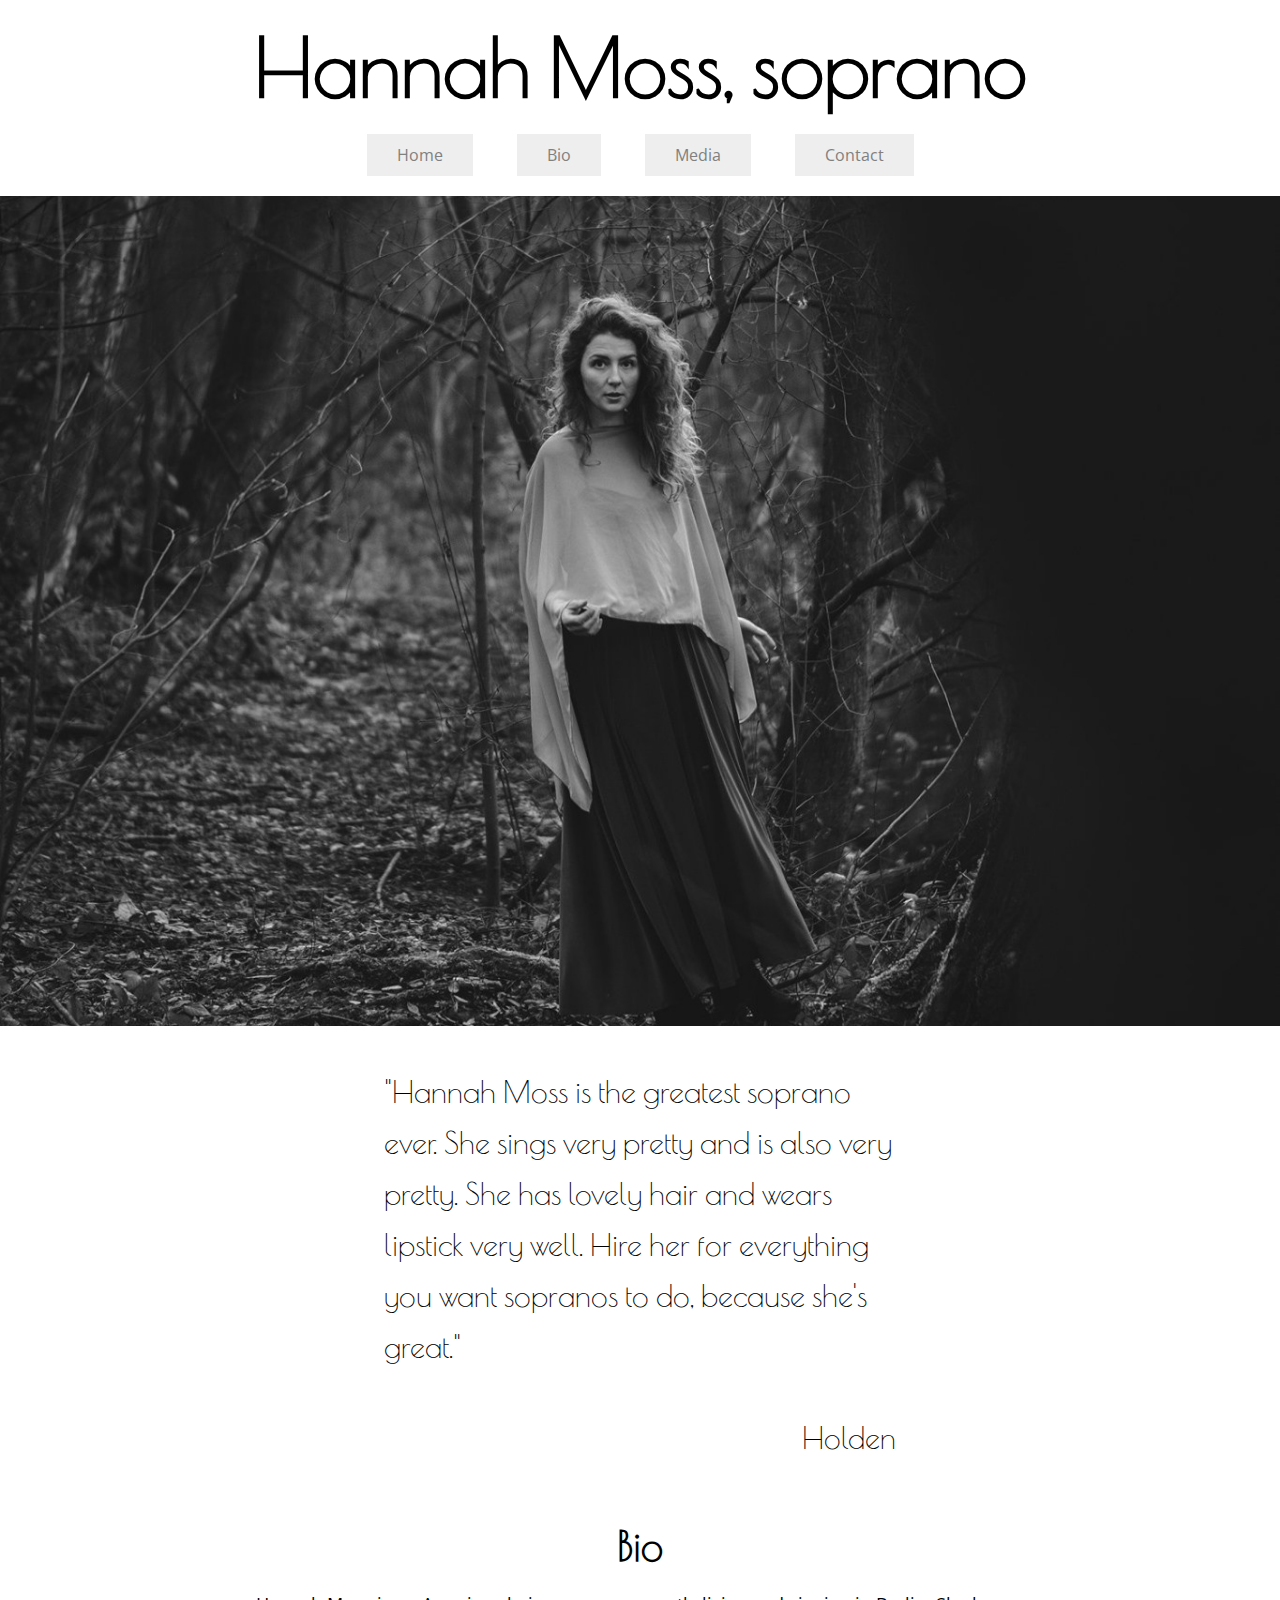
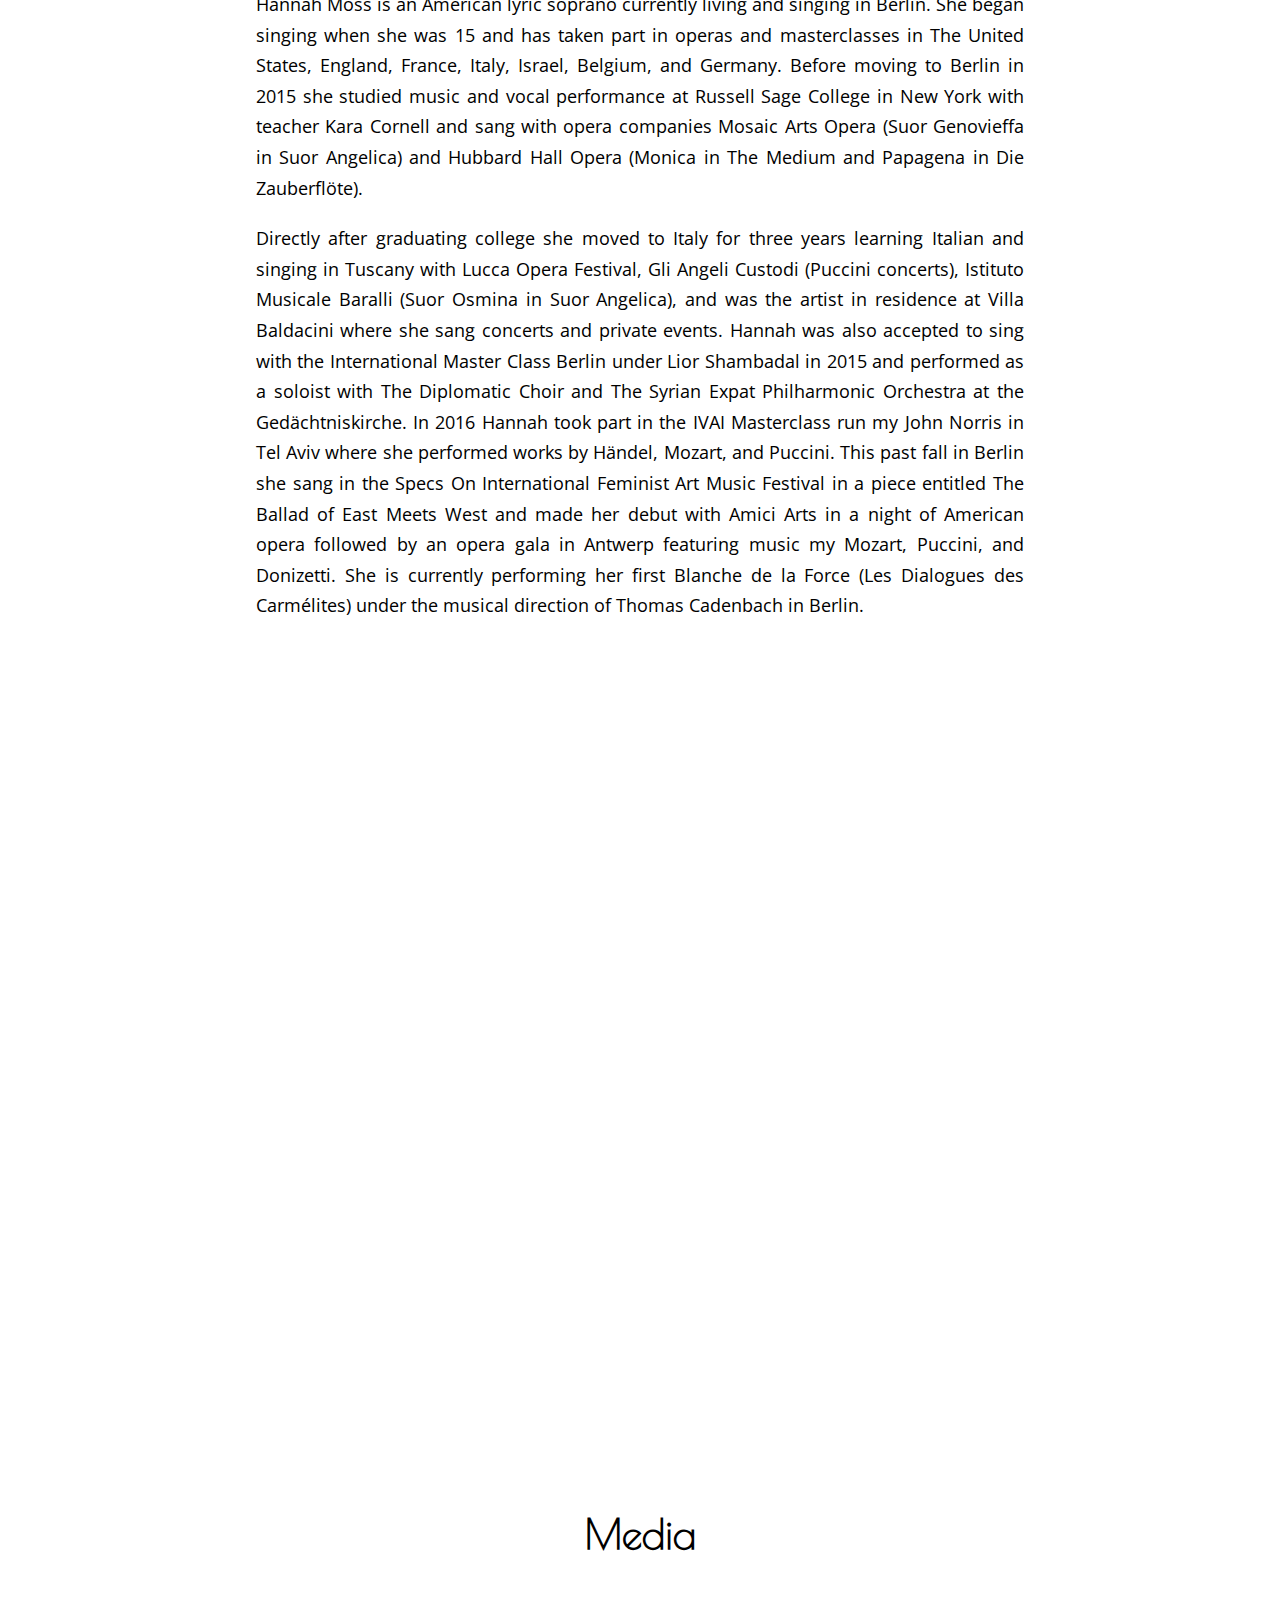
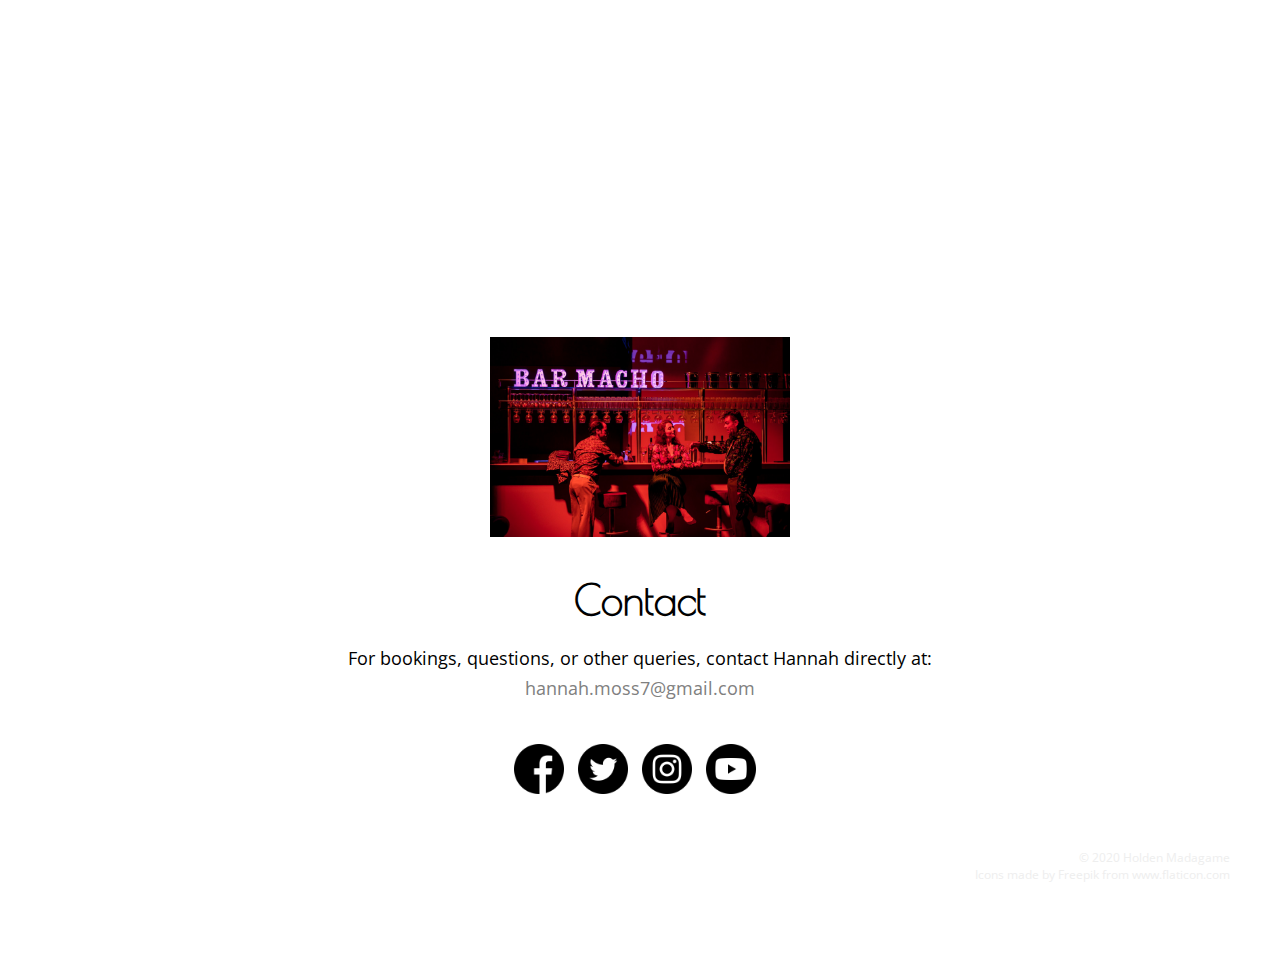
==== index.html @ d173ba02 "Added more pictures" ====
<!DOCTYPE html>
<!--To do: 
    - media queries for mobile and responsiveness
    - 
-->

<head>
    <title>Hannah Moss, soprano</title>
<link href="styles.css" rel="stylesheet" type="text/css">
</head>
<body>
    <header>
        <nav class="navbar">
            <h1 id="title" id="home">Hannah Moss, soprano</h1>
            <div class="space"></div>
            <ul>
                <li><a class="nav-link" href="#home">Home</a></li>
                <li><a class="nav-link" href="#bio">Bio</a></li>
                <li><a class="nav-link" href="#media">Media</a></li>
                <li><a class="nav-link" href="#contact">Contact</a></li>
            </ul>
        </nav>
    </header>
<div id="main">

    <!--Hannah in the woods-->
    <div id="coverpicture"></div>

        <div id="quote">
            <blockquote><p>"Hannah Moss is the greatest soprano ever. She sings very pretty and is also very pretty. She has lovely hair and wears lipstick very well. Hire her for everything you want sopranos to do, because she's great."</p><p align="right">Holden</p></blockquote>
            <!--Overlay on headshot? -->
            </div>

<!--Bio-->
    <div id="bio">
        <h2>Bio</h2>
<p>Hannah Moss is an American lyric soprano currently living
    and singing in Berlin. She began singing
    when she was 15 and has taken part in operas and masterclasses in The United
    States, England, France, Italy, Israel, Belgium, and Germany. Before moving to
    Berlin in 2015 she studied music and vocal performance at Russell Sage College
    in New York with teacher Kara Cornell and sang with opera companies Mosaic Arts
    Opera (Suor Genovieffa in Suor Angelica) and Hubbard Hall Opera (Monica in The
    Medium and Papagena in Die Zauberflöte).</p>
    <p>Directly after graduating college she
    moved to Italy for three years learning Italian and singing in Tuscany with
    Lucca Opera Festival, Gli Angeli Custodi (Puccini concerts), Istituto Musicale
    Baralli (Suor Osmina in Suor Angelica), and was the artist in residence at
    Villa Baldacini where she sang concerts and private events. Hannah was also accepted to sing with the International
    Master Class Berlin under Lior Shambadal in 2015 and performed as a soloist
    with The Diplomatic Choir and The Syrian Expat Philharmonic Orchestra at the Gedächtniskirche.
    In 2016 Hannah took part in the IVAI Masterclass run my John Norris in Tel Aviv
    where she performed works by Händel, Mozart, and Puccini. This past fall in
    Berlin she sang in the Specs On International Feminist Art Music Festival in a
    piece entitled The Ballad of East Meets
    West and made her debut with Amici Arts in a night of American opera
    followed by an opera gala in Antwerp featuring music my Mozart, Puccini, and
    Donizetti. She is currently performing her first Blanche de la Force (Les Dialogues des Carmélites) under the musical direction of Thomas Cadenbach in Berlin.</p>
    </div>

<!--Hannah...doing something else-->
<div id="secondpicture"></div>

    <div id="media">
    <h2>Media</h2>
    <div id="video">
        <iframe width="560" height="315" src="https://www.youtube.com/embed/BBlCvBAdXH4" frameborder="0" allow="accelerometer; autoplay; encrypted-media; gyroscope; picture-in-picture" allowfullscreen></iframe>
    </div>

<!--Image gallery-->
    <div id="gallery">
        <img class="gallery-image" src="bar_macho.jpg">
    </div>
</div>

<!--Contact and social media-->
<div id="contact">
    <h2>Contact</h2>
    <p>For bookings, questions, or other queries, contact Hannah directly at: <br><a href="mailto:hannah.moss7@gmail.com">hannah.moss7@gmail.com</a></p>
</div>

<div id="social-media">
    <a href="facebook"><img class="icon" src="facebook.png" alt="Facebook"></a>
    <a href="twitter"><img class="icon" src="twitter.png" alt="Twitter"></a>
    <a href="instagram"><img class="icon" src="instagram.png" alt="Instagram"></a>
    <a href="youtube"><img class="icon" src="youtube.png" alt="Youtube"></a>
</div>

</div><!--End of main content-->

<!--Footer and copyright information-->
<footer class="copyright">
    <Icons><a href="http://www.holdenmadagame.com">&copy; 2020 Holden Madagame</a><br>Icons made by <a href="https://www.flaticon.com/authors/freepik" title="Freepik">Freepik</a> from <a href="https://www.flaticon.com/" title="Flaticon"> www.flaticon.com</a></p>
</footer>
</body>
---- styles.css ----
/*Hannah Moss's personal website*/

/*Fonts
font-family: 'Poiret One', cursive;
font-family: 'Open Sans', sans-serif;
*/
@import url('https://fonts.googleapis.com/css2?family=Open+Sans&family=Poiret+One&display=swap');

/*General/base styling*/
* {
    margin: 0;
    padding: 0;
}

header {
    width: 100%;
    padding-bottom: 0px;
}

body {
    font-family: 'Open Sans', sans-serif;
}

p {
    font-family: 'Open Sans', sans-serif;
    font-size: 18px;
    padding-bottom: 20px;
    line-height: 1.7em;
}

h1 {
    font-family: 'Poiret One', cursive;
    margin: 0 auto;
    text-align: center;
}

/*make media query for header and navigation bar*/

h2 {
    font-family: 'Poiret One', cursive;
    font-size: 40px;
    text-align: center;
    padding: 20px;
}

ul {

}

li {

}

div {
    padding-top: 20px;
}

a {
    color: grey;
    text-decoration: none;
    transition: color 1s;
}

a:hover {
    color: black;
}

/*Navigation bar*/
#title {
    font-family: 'Poiret One', cursive;
    font-size: 80px;
    margin: 0 auto;
}

nav {
    padding-top: 20px;
    list-style-type: none;
    text-align: center;
    margin: 0 auto;
}

.space {
    height: 0px;
}

.navbar {
    margin: 0 auto;
}

nav a {
    text-decoration: none;
    color: grey;
    display: block;
    background-color: #eeeeee;
    padding-left: 30px;
    padding-right: 30px;
    padding-top: 10px;
    padding-bottom: 10px;
    transition: background-color 1.5s;
}

nav a:hover {
    text-decoration: none;
    color: white;
    background-color: black
}

nav ul li {
    list-style-type: none;
    display: inline-block;
    padding-left: 20px;
    padding-right: 20px;
    margin: 0 auto;
}

.nav-link {
    
}

.nav-link a {
    text-decoration: none;
}

#home {

}

#bio {
    width: 60%;
    margin: 0 auto;
    text-align: justify;
}

#media {
    width: 60%;
    margin: 0 auto;
}

#contact {
    width: 60%;
    margin: 0 auto;
    text-align: center;
}

/*Main Content*/

#main {
    

}

#coverpicture {
    background-image: url("hannahtreesbw.jpg");
    background-position: 50% 42%;
    background-repeat: no-repeat;
    background-size: cover;
    background-attachment: fixed;
    width: 100%;
    height: 90vh;
    margin: 0 auto;
}

blockquote p {
    font-family: 'Poiret One', cursive;
    font-size: 30px;
    color: black;
    padding-top: 20px;
}

#quote {
    width: 40vw;
    height: auto;
    font-size: 40px;
    margin: 0 auto;

}

#secondpicture {
    background-image: url("hannahbw2.jpg");
    background-position: 50% 20%;
    background-repeat: no-repeat;
    background-size: cover;
    background-attachment: fixed;
    width: 100%;
    height: 90vh;
    margin: 0 auto;
}

#video {
    margin: 0 auto;
    text-align: center;
}

#gallery {

}

.gallery-image {
    display: block; 
    margin: 0 auto;
    width: 300px;
    height: auto; 
}

#social-media {
    width: 60%;
    margin: 0 auto;
    display: block;
    text-align: center;
}

.icon {
    width: 50px;
    height: auto;
    padding-right: 10px;
}

#backtotop {
    text-align: center;
    width: 60%;
    margin: 0 auto;
    font-size: 12px;
}

.copyright {
    text-align: right;
    padding: 50px;
    font-size: 12px;
    color: #eeeeee;
}

.copyright p {
    color: #eeeeee;
}

.copyright a {
    color: #eeeeee;
    text-decoration: none;
    transition: color 1s;
}

.copyright a:hover {
    color: black;
}
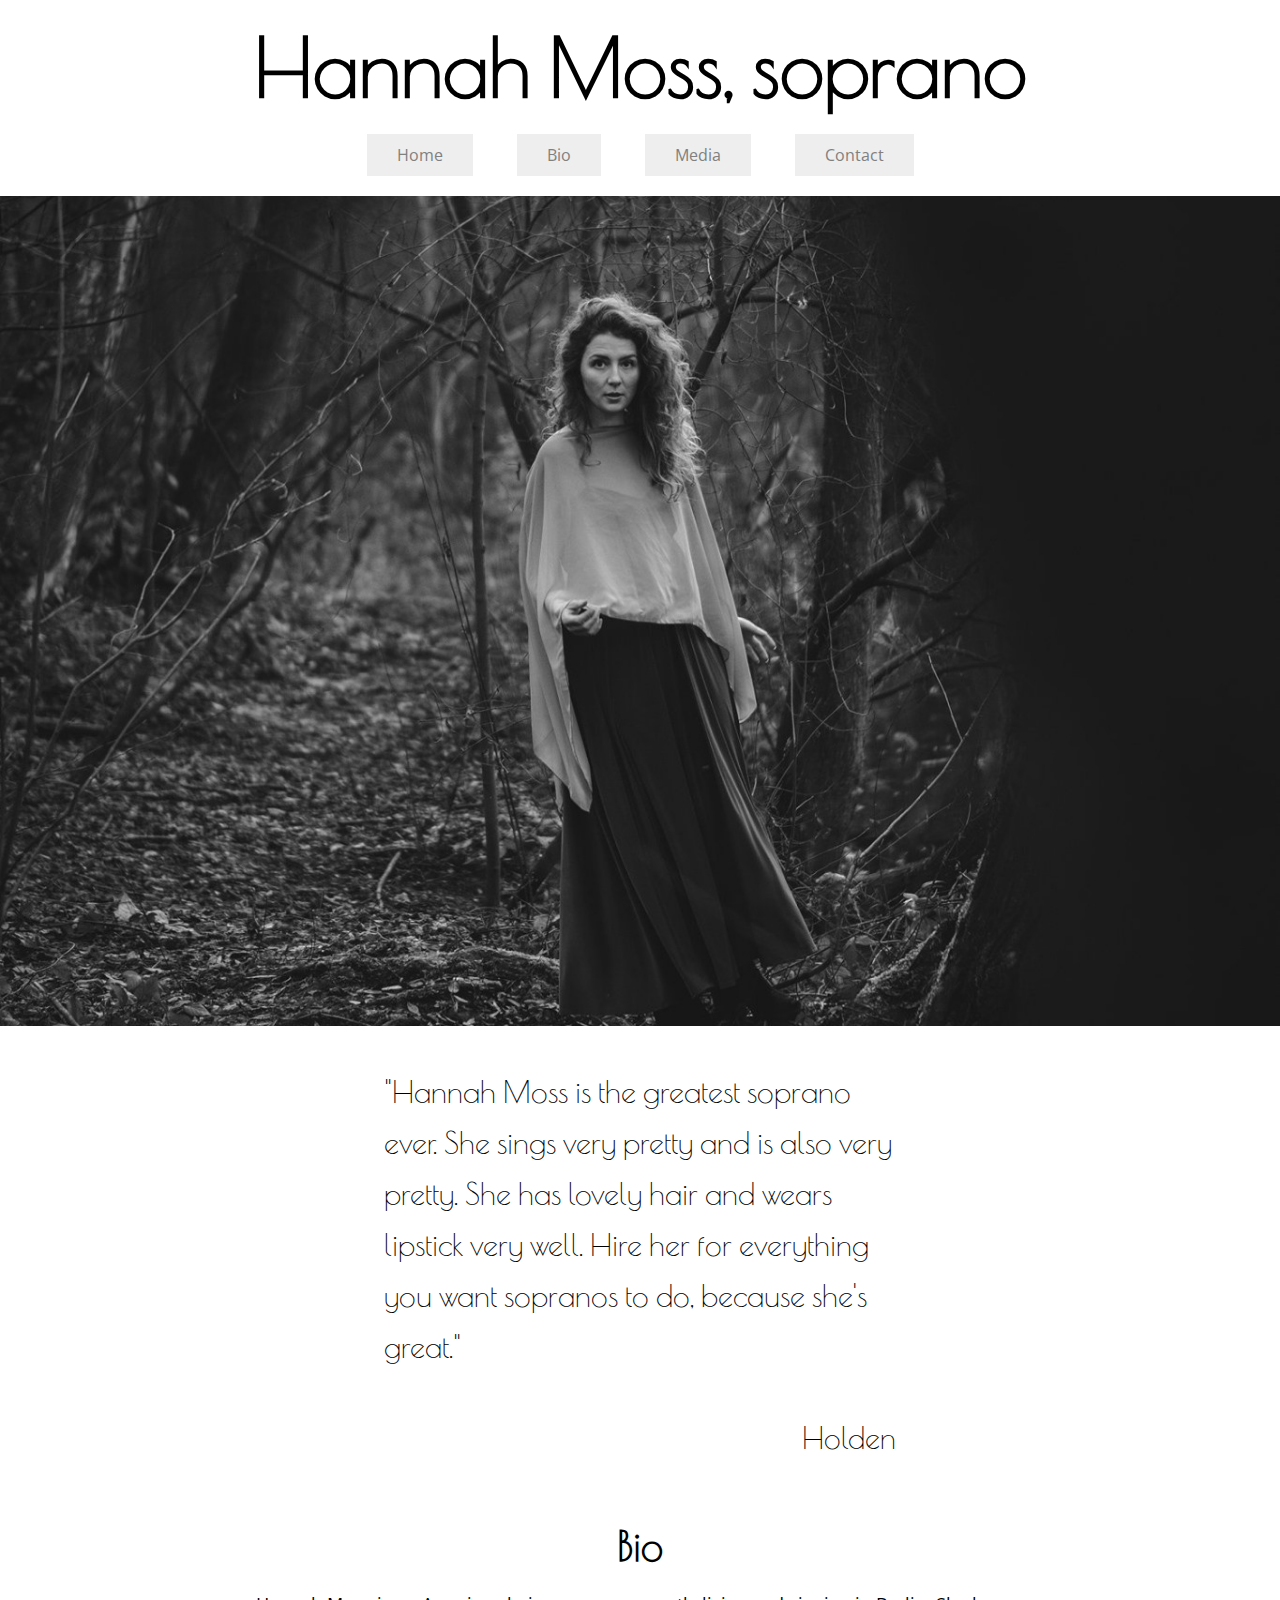
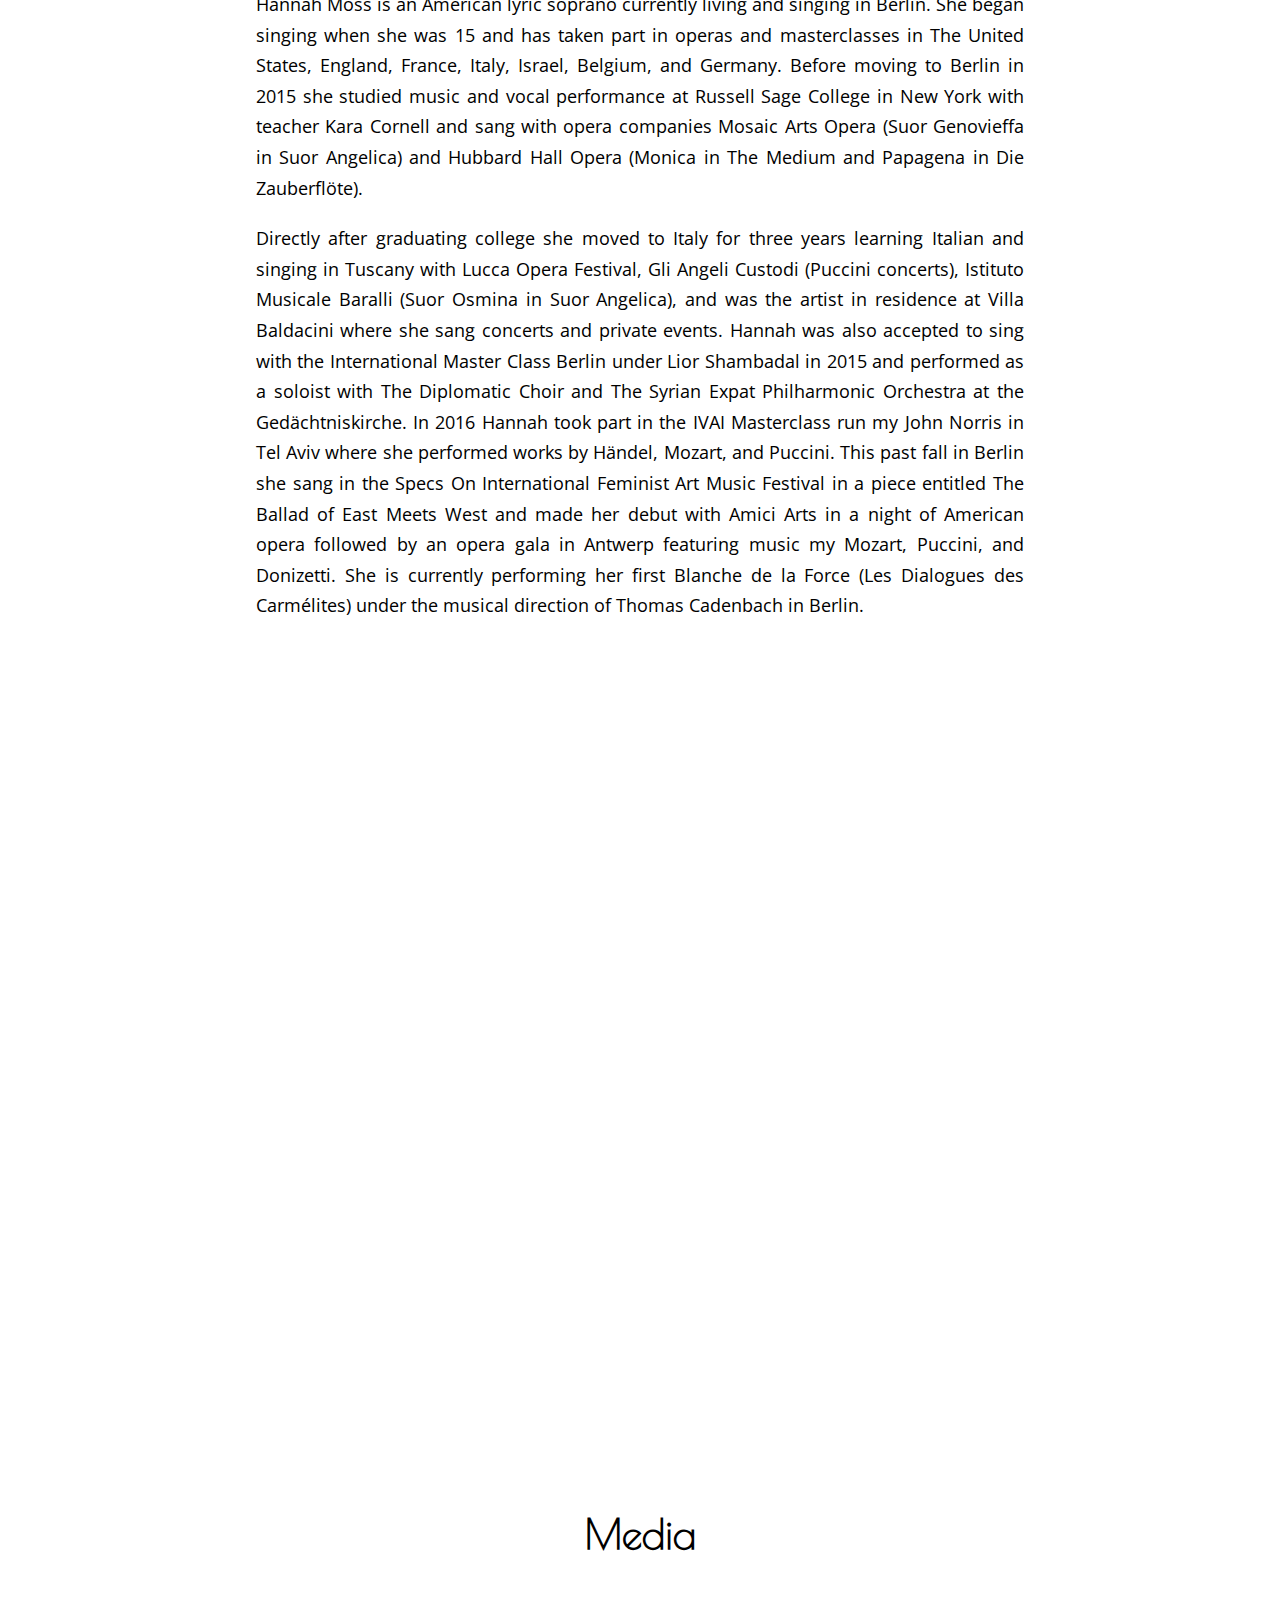
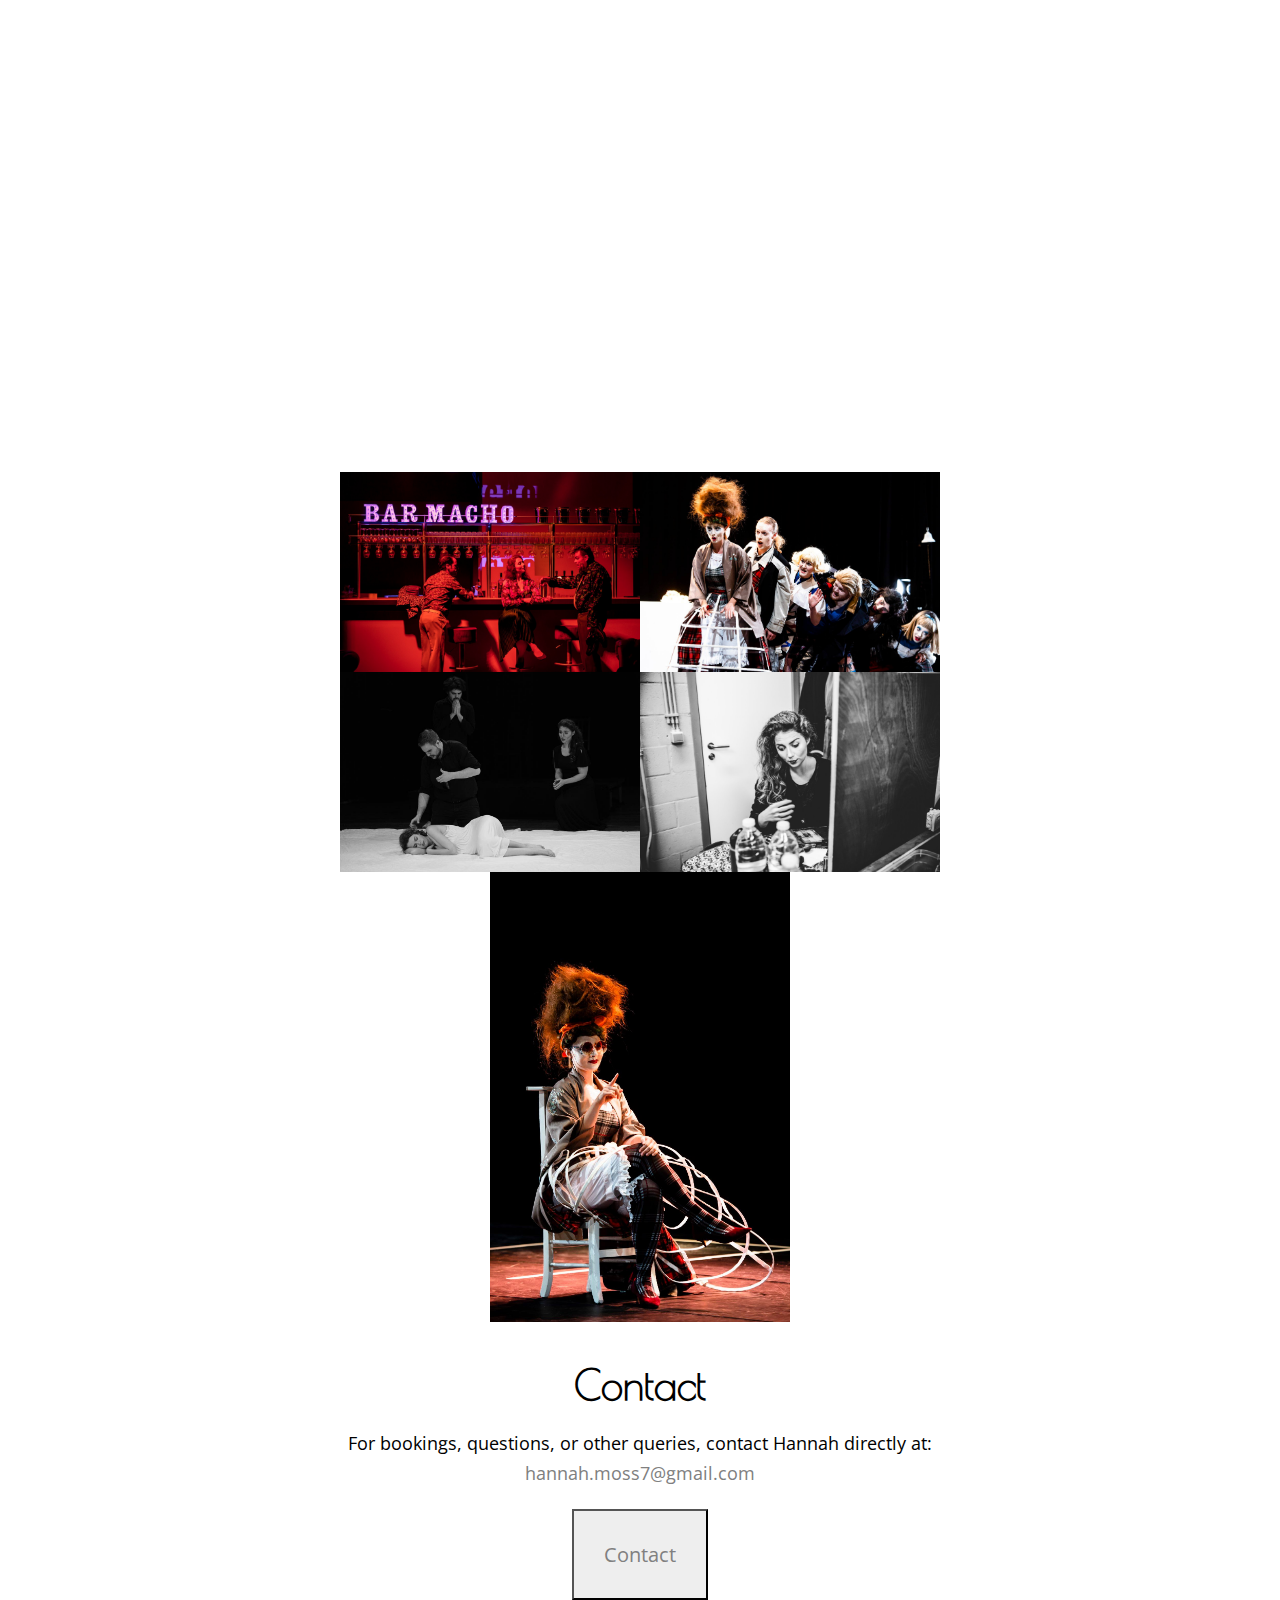
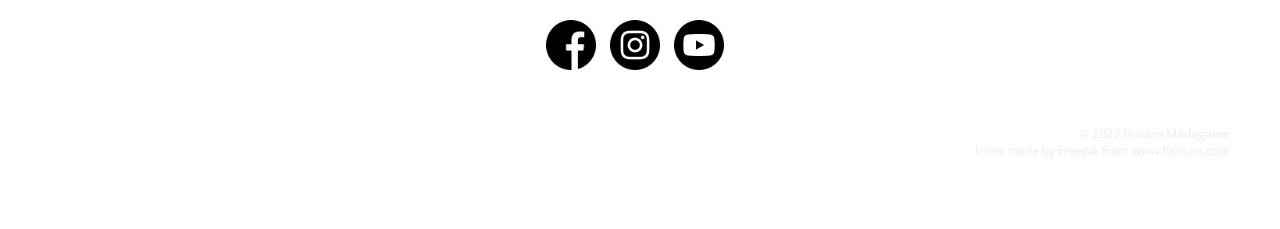
==== commit f45094d3: "Tweaked media queries" ====
--- a/index.html
+++ b/index.html
@@ -63,13 +63,18 @@
 
     <div id="media">
     <h2>Media</h2>
-    <div id="video">
-        <iframe width="560" height="315" src="https://www.youtube.com/embed/BBlCvBAdXH4" frameborder="0" allow="accelerometer; autoplay; encrypted-media; gyroscope; picture-in-picture" allowfullscreen></iframe>
+    <div class="video">
+        <iframe width="100%" height="100%" src="https://www.youtube.com/embed/BBlCvBAdXH4" frameborder="0" allow="accelerometer; autoplay; encrypted-media; gyroscope; picture-in-picture" allowfullscreen></iframe>
     </div>
 
 <!--Image gallery-->
-    <div id="gallery">
-        <img class="gallery-image" src="bar_macho.jpg">
+
+    <div id="gallery-container">
+        <img class="gallery-item" src="bar_macho.jpg">
+        <img class="gallery-item" src="herring-photo.jpg">
+        <img class="gallery-item" src="lucretia-photo.jpg">
+        <img class="gallery-item" src="hannah_mirror.jpg">
+        <img class="gallery-item" src="herring-photo2.jpg">
     </div>
 </div>
 
@@ -77,13 +82,15 @@
 <div id="contact">
     <h2>Contact</h2>
     <p>For bookings, questions, or other queries, contact Hannah directly at: <br><a href="mailto:hannah.moss7@gmail.com">hannah.moss7@gmail.com</a></p>
+    <form action="mailto:hannah.moss7@gmail.com">
+        <button id="contact-button" name="submit" value="Contact">Contact</button>
+    </form>
 </div>
 
 <div id="social-media">
     <a href="facebook"><img class="icon" src="facebook.png" alt="Facebook"></a>
-    <a href="twitter"><img class="icon" src="twitter.png" alt="Twitter"></a>
-    <a href="instagram"><img class="icon" src="instagram.png" alt="Instagram"></a>
-    <a href="youtube"><img class="icon" src="youtube.png" alt="Youtube"></a>
+    <a href="https://www.instagram.com/hmoss7"><img class="icon" src="instagram.png" alt="Instagram"></a>
+    <a href="https://www.youtube.com/channel/UCFsmyuszTS0HnhfzmgAUgxw"><img class="icon" src="youtube.png" alt="Youtube"></a>
 </div>
 
 </div><!--End of main content-->
--- a/styles.css
+++ b/styles.css
@@ -68,7 +68,7 @@
 /*Navigation bar*/
 #title {
     font-family: 'Poiret One', cursive;
-    font-size: 80px;
+    font-size: 5em;
     margin: 0 auto;
 }
 
@@ -155,7 +155,7 @@
     background-repeat: no-repeat;
     background-size: cover;
     background-attachment: fixed;
-    width: 100%;
+    width: 100%; /*might cause viewport problems*/
     height: 90vh;
     margin: 0 auto;
 }
@@ -181,45 +181,65 @@
     background-repeat: no-repeat;
     background-size: cover;
     background-attachment: fixed;
-    width: 100%;
+    width: 100%;/*might cause viewport problems*/
     height: 90vh;
     margin: 0 auto;
 }
 
-#video {
-    margin: 0 auto;
-    text-align: center;
-}
-
-#gallery {
-
-}
-
-.gallery-image {
-    display: block; 
-    margin: 0 auto;
+.video {
+    text-align: center;
+}
+
+iframe {
+    width: 50vw;
+    height: 50vh;
+}
+
+#gallery-container {
+    display: flex;
+    flex-direction: row;
+    flex-wrap: wrap;
+    justify-content: center;
+    align-items: center;
+}
+
+.gallery-item {
+    flex-basis: auto;
+    align-self: auto;
     width: 300px;
     height: auto; 
 }
 
+#contact {
+
+}
+
 #social-media {
     width: 60%;
     margin: 0 auto;
     display: block;
     text-align: center;
+}
+
+#contact-button {
+    padding: 30px;
+    color: grey;
+    background-color: #eeeeee;
+    font-family: 'Open Sans', sans-serif;
+    font-size: 20px;
+    transition: background-color 1.5s;
+}
+
+#contact-button:hover {
+    background-color: black;
+    color: white;
+    cursor: pointer; 
 }
 
 .icon {
     width: 50px;
     height: auto;
     padding-right: 10px;
-}
-
-#backtotop {
-    text-align: center;
-    width: 60%;
-    margin: 0 auto;
-    font-size: 12px;
 }
 
 .copyright {
@@ -241,4 +261,18 @@
 
 .copyright a:hover {
     color: black;
+}
+
+/*Media queries*/
+@media (max-width: 817px) {
+    #title {
+        font-size: 3em;
+    }
+}
+
+@media (max-width: 600px) {
+    nav ul li {
+        padding-left: 0px;
+        padding-right: 0px;
+    }
 }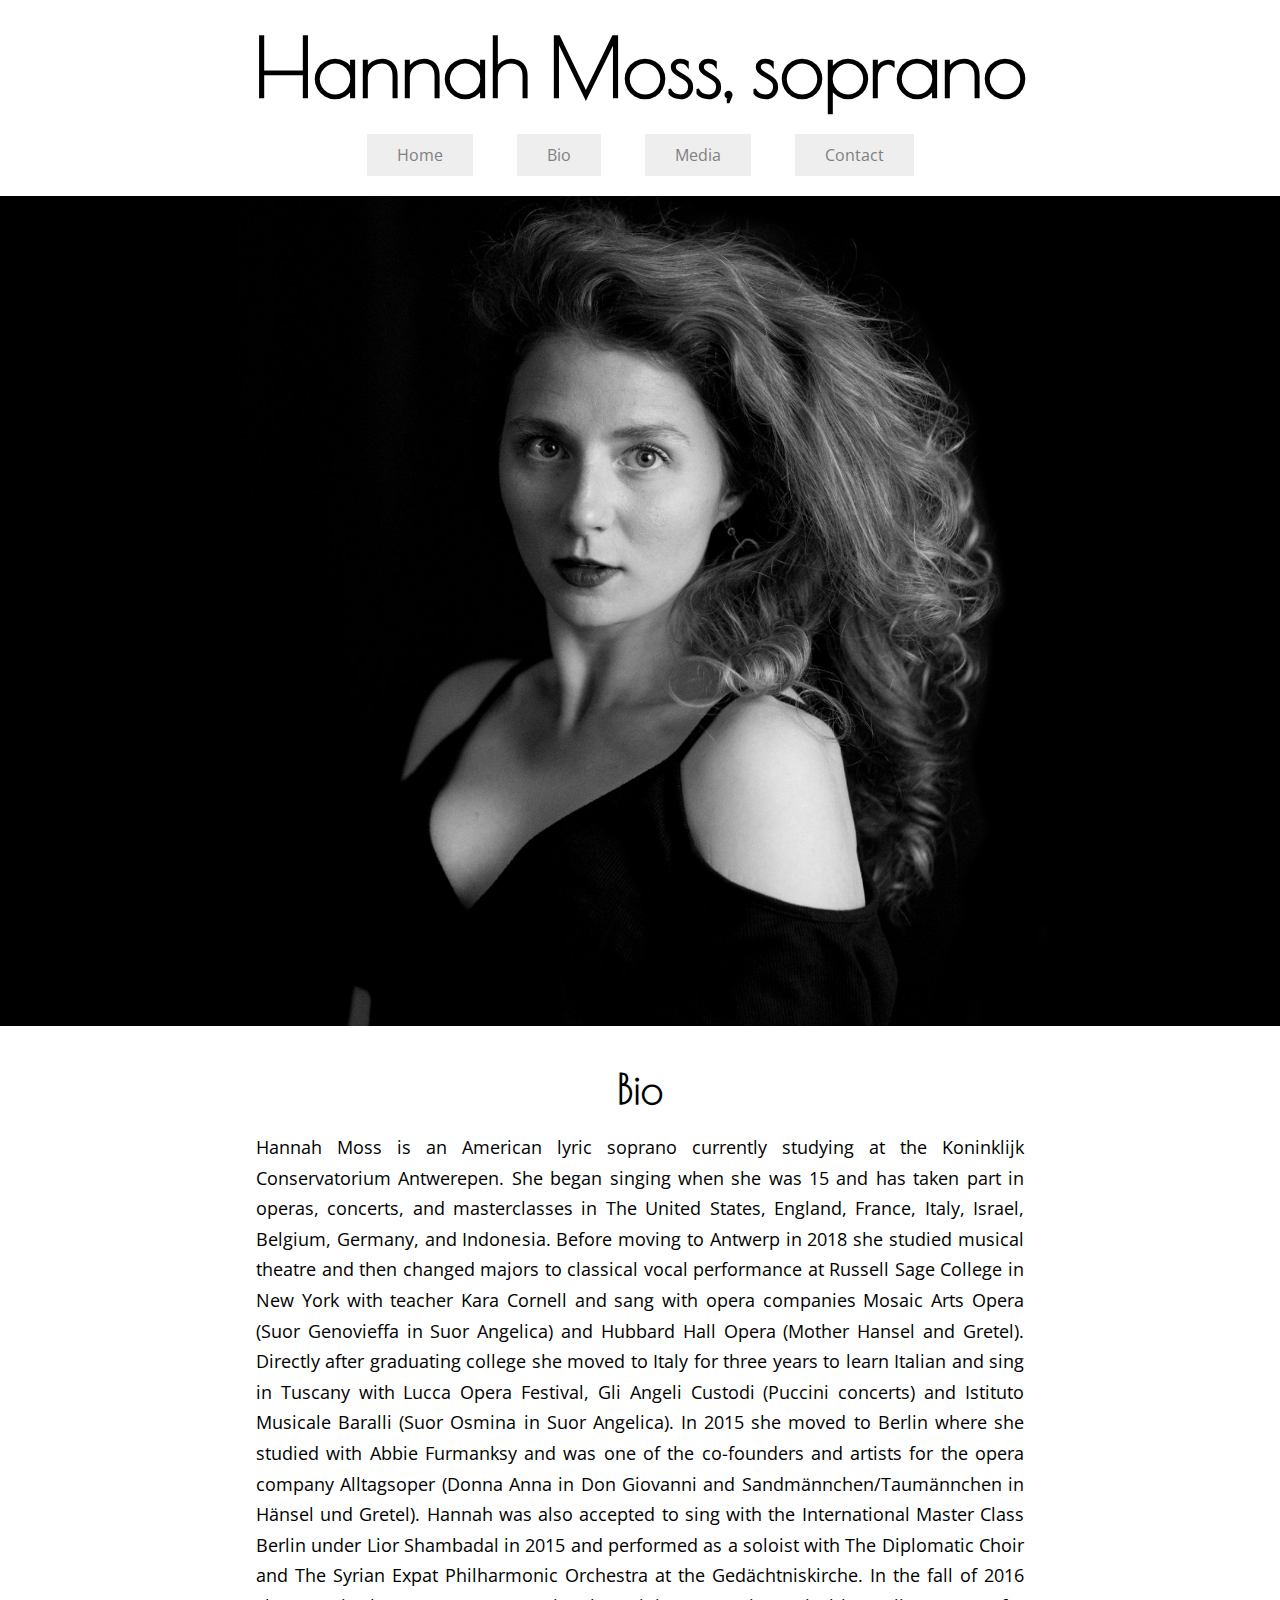
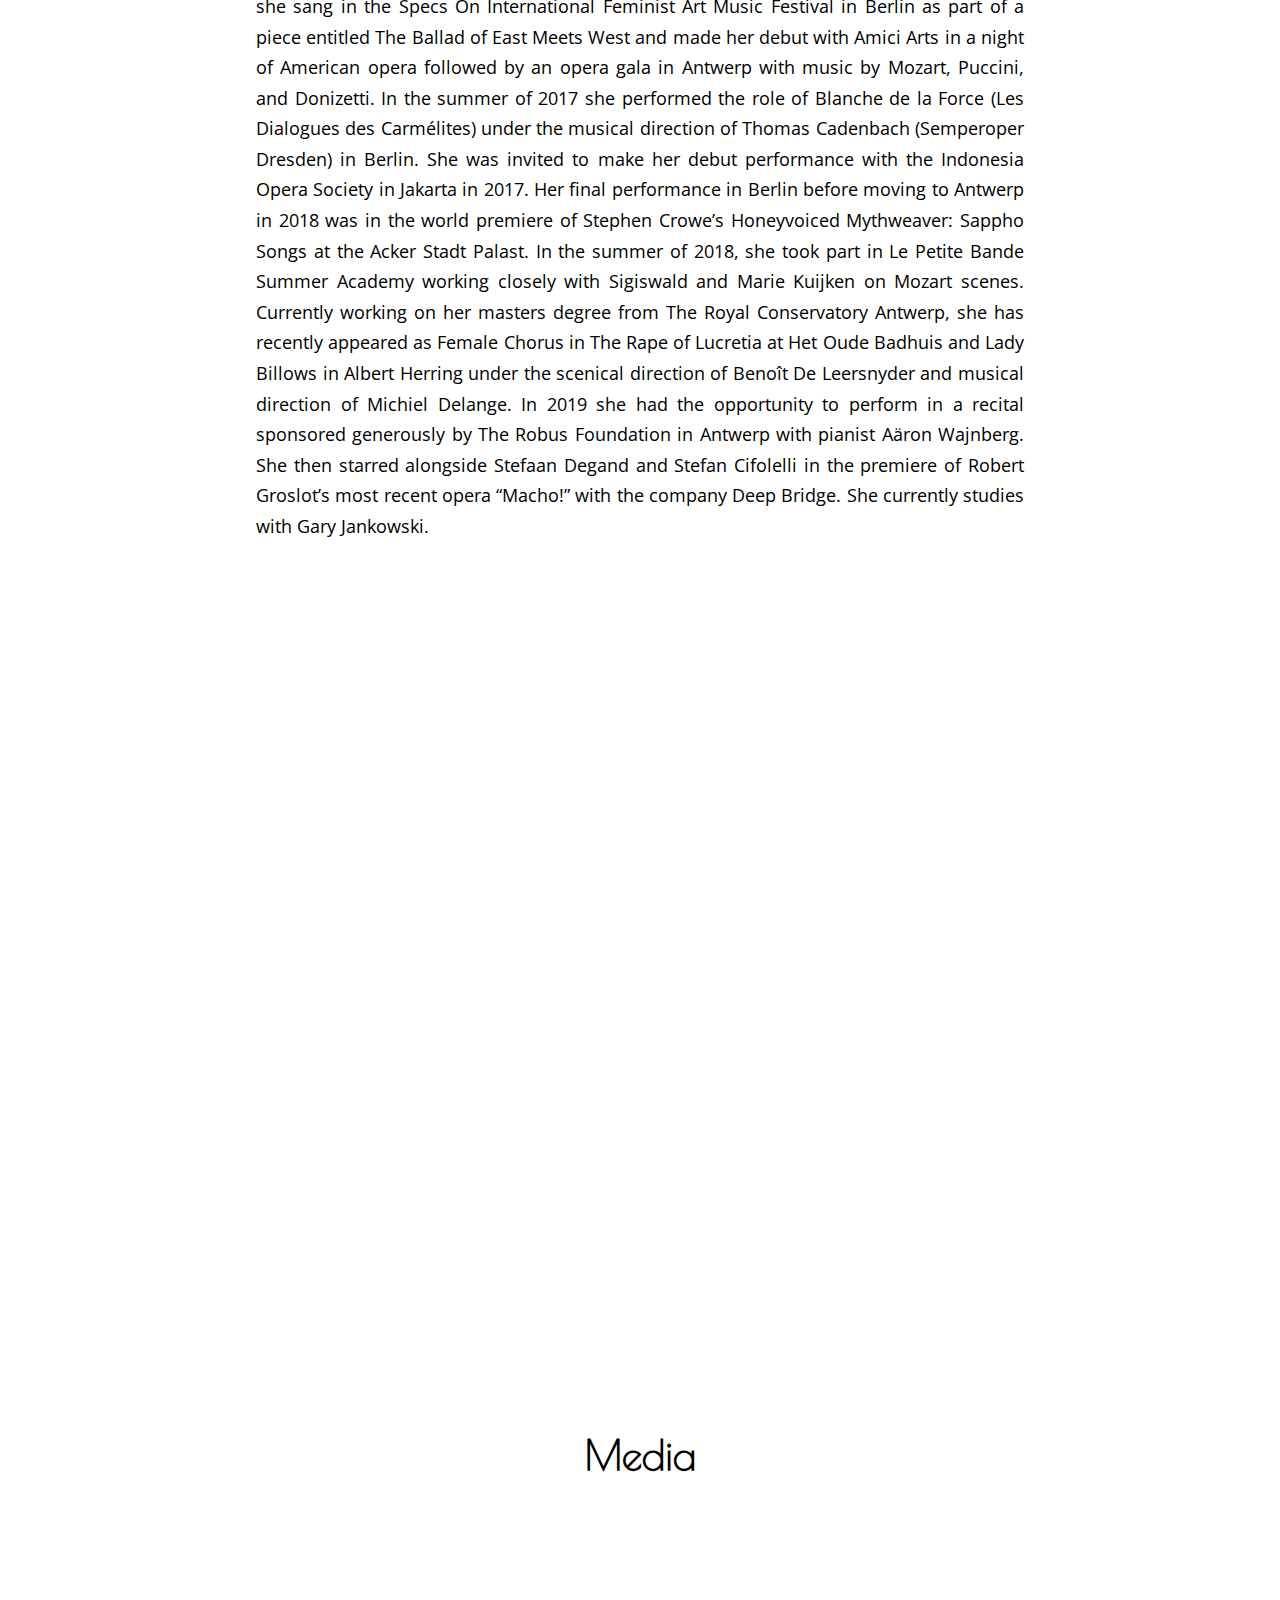
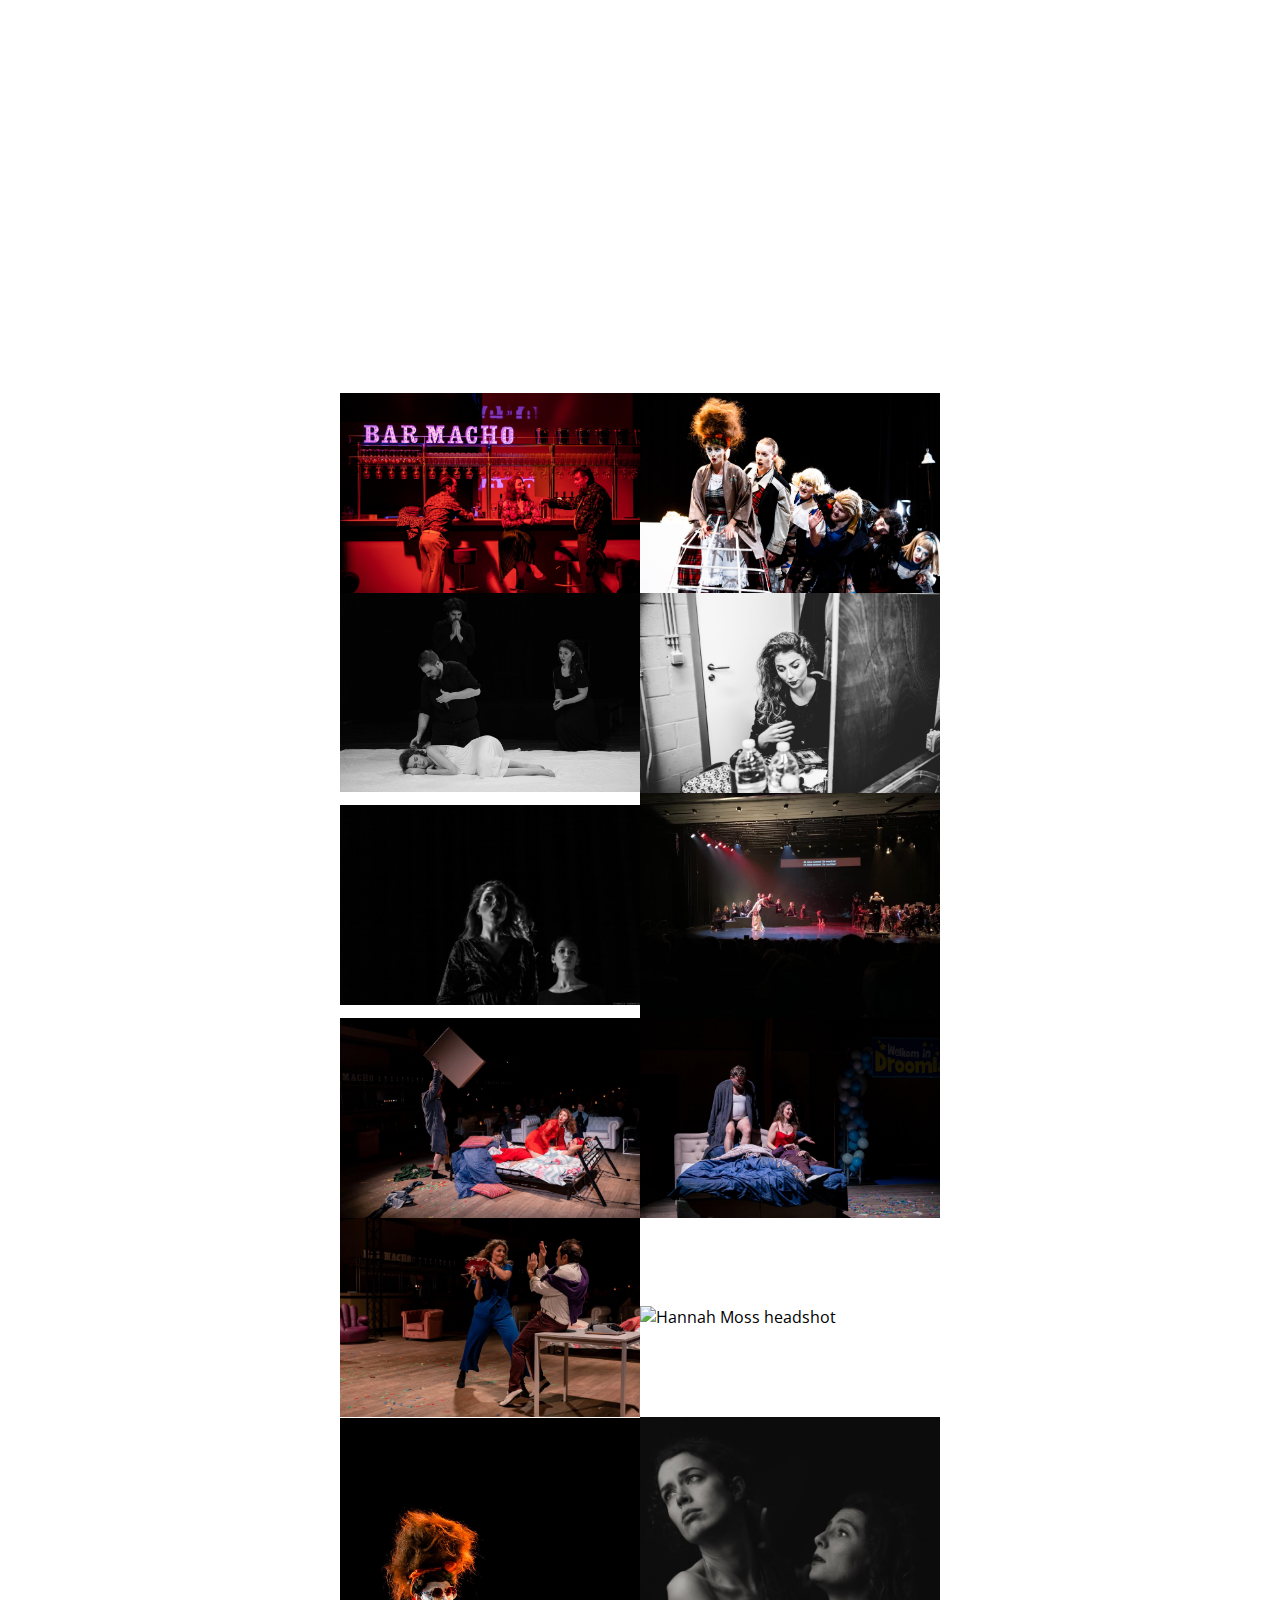
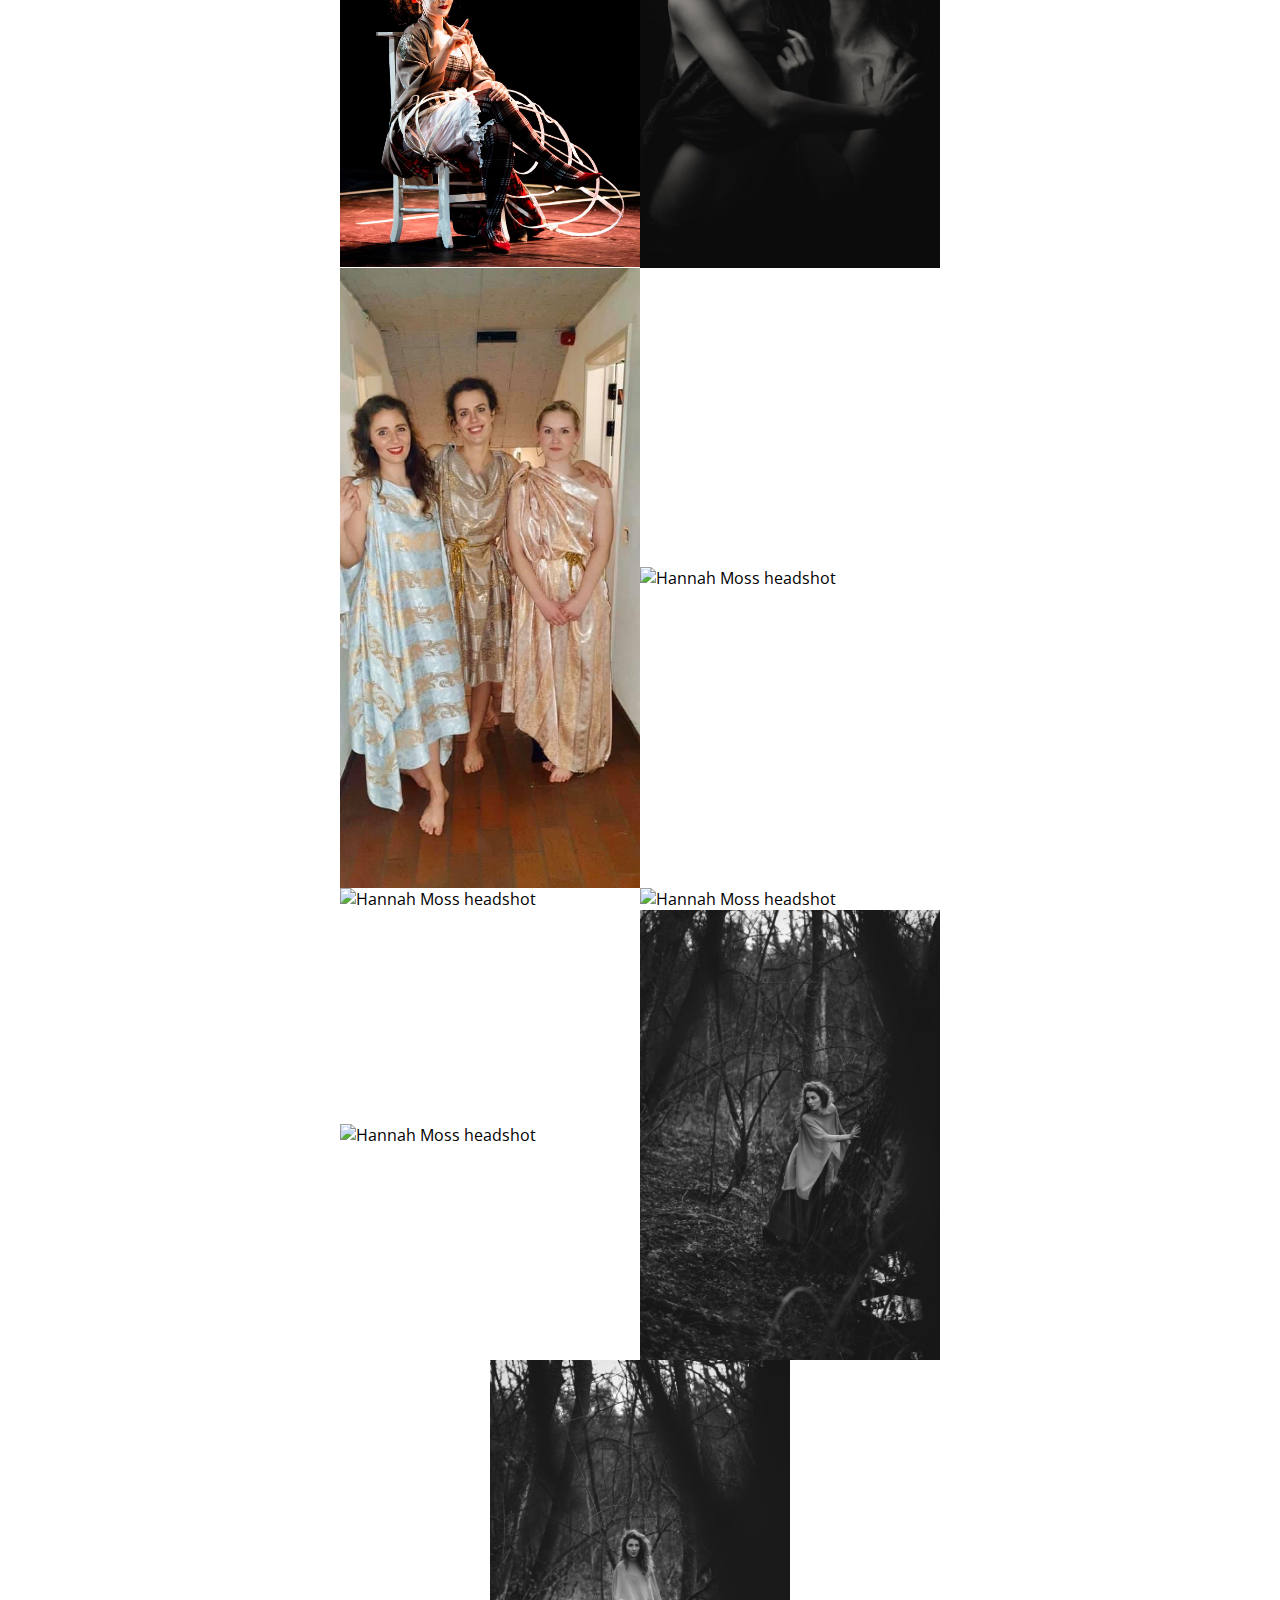
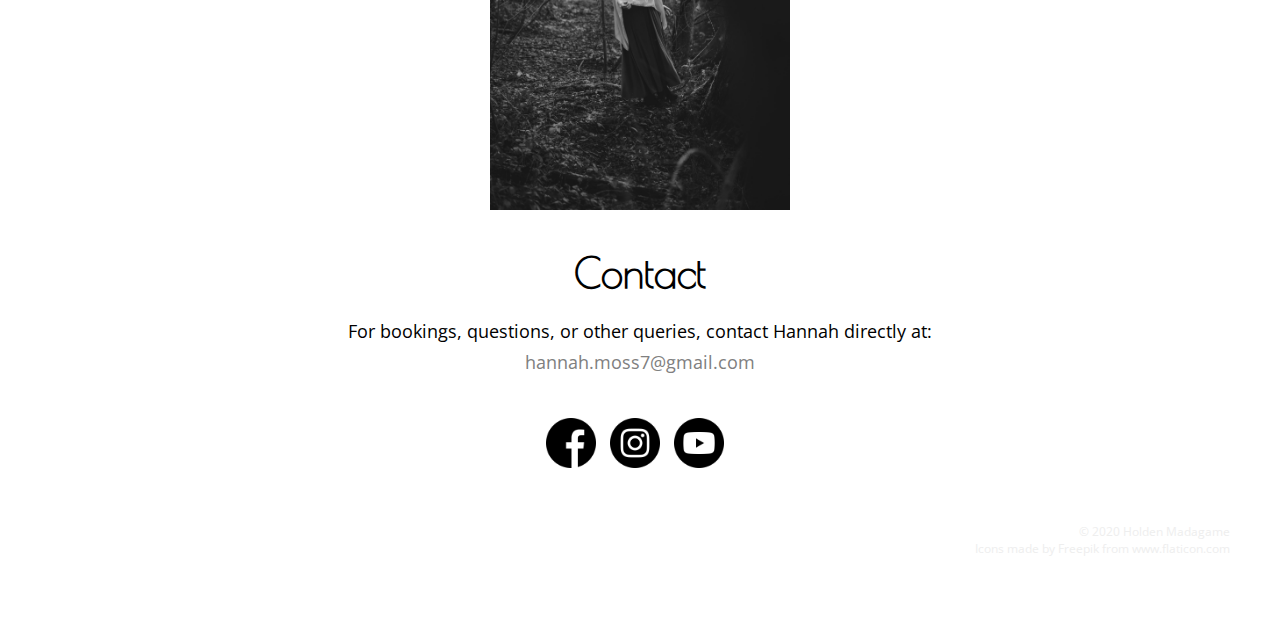
==== commit 5bef1584: "added imageses" ====
--- a/index.html
+++ b/index.html
@@ -26,36 +26,17 @@
     <!--Hannah in the woods-->
     <div id="coverpicture"></div>
 
-        <div id="quote">
+        <!--<div id="quote">
             <blockquote><p>"Hannah Moss is the greatest soprano ever. She sings very pretty and is also very pretty. She has lovely hair and wears lipstick very well. Hire her for everything you want sopranos to do, because she's great."</p><p align="right">Holden</p></blockquote>
             <!--Overlay on headshot? -->
-            </div>
+           <!-- </div>-->
 
 <!--Bio-->
     <div id="bio">
         <h2>Bio</h2>
-<p>Hannah Moss is an American lyric soprano currently living
-    and singing in Berlin. She began singing
-    when she was 15 and has taken part in operas and masterclasses in The United
-    States, England, France, Italy, Israel, Belgium, and Germany. Before moving to
-    Berlin in 2015 she studied music and vocal performance at Russell Sage College
-    in New York with teacher Kara Cornell and sang with opera companies Mosaic Arts
-    Opera (Suor Genovieffa in Suor Angelica) and Hubbard Hall Opera (Monica in The
-    Medium and Papagena in Die Zauberflöte).</p>
-    <p>Directly after graduating college she
-    moved to Italy for three years learning Italian and singing in Tuscany with
-    Lucca Opera Festival, Gli Angeli Custodi (Puccini concerts), Istituto Musicale
-    Baralli (Suor Osmina in Suor Angelica), and was the artist in residence at
-    Villa Baldacini where she sang concerts and private events. Hannah was also accepted to sing with the International
-    Master Class Berlin under Lior Shambadal in 2015 and performed as a soloist
-    with The Diplomatic Choir and The Syrian Expat Philharmonic Orchestra at the Gedächtniskirche.
-    In 2016 Hannah took part in the IVAI Masterclass run my John Norris in Tel Aviv
-    where she performed works by Händel, Mozart, and Puccini. This past fall in
-    Berlin she sang in the Specs On International Feminist Art Music Festival in a
-    piece entitled The Ballad of East Meets
-    West and made her debut with Amici Arts in a night of American opera
-    followed by an opera gala in Antwerp featuring music my Mozart, Puccini, and
-    Donizetti. She is currently performing her first Blanche de la Force (Les Dialogues des Carmélites) under the musical direction of Thomas Cadenbach in Berlin.</p>
+<p>Hannah Moss is an American lyric soprano currently studying at the Koninklijk Conservatorium Antwerepen.  She began singing when she was 15 and has taken part in operas, concerts, and masterclasses in The United States, England, France, Italy, Israel, Belgium, Germany, and Indonesia. Before moving to Antwerp in 2018 she studied musical theatre and then changed majors to classical vocal performance at Russell Sage College in New York with teacher Kara Cornell and sang with opera companies Mosaic Arts Opera (Suor Genovieffa in Suor Angelica) and Hubbard Hall Opera (Mother Hansel and Gretel). Directly after graduating college she moved to Italy for three years to learn Italian and sing in Tuscany with Lucca Opera Festival, Gli Angeli Custodi (Puccini concerts) and Istituto Musicale Baralli (Suor Osmina in Suor Angelica).  In 2015 she moved to Berlin where she studied with Abbie Furmanksy and was one of the co-founders and artists for the opera company Alltagsoper (Donna Anna in Don Giovanni and Sandmännchen/Taumännchen in Hänsel und Gretel). Hannah was also accepted to sing with the International Master Class Berlin under Lior Shambadal in 2015 and performed as a soloist with The Diplomatic Choir and The Syrian Expat Philharmonic Orchestra at the Gedächtniskirche. In the fall of 2016 she sang in the Specs On International Feminist Art Music Festival in Berlin as part of a piece entitled The Ballad of East Meets West and made her debut with Amici Arts in a night of American opera followed by an opera gala in Antwerp with music by Mozart, Puccini, and Donizetti. In the summer of 2017 she performed the role of Blanche de la Force (Les Dialogues des Carmélites) under the musical direction of Thomas Cadenbach (Semperoper Dresden) in Berlin. She was invited to make her debut performance with the Indonesia Opera Society in Jakarta in 2017. Her final performance in Berlin before moving to Antwerp in 2018 was in the world premiere of Stephen Crowe’s Honeyvoiced Mythweaver: Sappho Songs at the Acker Stadt Palast. In the summer of 2018, she took part in Le Petite Bande Summer Academy working closely with Sigiswald and Marie Kuijken on Mozart scenes. Currently working on her masters degree from The Royal Conservatory Antwerp, she has recently appeared as Female Chorus in The Rape of Lucretia at Het Oude Badhuis and Lady Billows in Albert Herring under the scenical direction of Benoît De Leersnyder and musical direction of Michiel Delange. In 2019 she had the opportunity to perform in a recital sponsored generously by The Robus Foundation in Antwerp with pianist Aäron Wajnberg. She then starred alongside Stefaan Degand and Stefan Cifolelli in the premiere of Robert Groslot’s most recent opera “Macho!” with the company Deep Bridge. She currently studies with Gary Jankowski. 
+
+</p>
     </div>
 
 <!--Hannah...doing something else-->
@@ -70,11 +51,26 @@
 <!--Image gallery-->
 
     <div id="gallery-container">
-        <img class="gallery-item" src="bar_macho.jpg">
-        <img class="gallery-item" src="herring-photo.jpg">
-        <img class="gallery-item" src="lucretia-photo.jpg">
-        <img class="gallery-item" src="hannah_mirror.jpg">
-        <img class="gallery-item" src="herring-photo2.jpg">
+        <img class="gallery-item" src="images/bar_macho.jpg" alt="Hannah Moss as Kitty">
+        <img class="gallery-item" src="images/herring-photo.jpg" alt="Hannah Moss as Lady Billows">
+        <img class="gallery-item" src="images/lucretia-photo.jpg" alt="Hannah Moss as Female Chorus">
+        <img class="gallery-item" src="images/hannah_mirror.jpg" alt="Hannah Moss in her dressing room">
+        <img class="gallery-item" src="images/_MG_2191.jpg" alt="Hannah Moss as Euridice">
+        <img class="gallery-item" src="images/IMG_1254.JPG" alt="Hannah Moss as Euridice">
+        <img class="gallery-item" src="images/IMG_1257.JPG" alt="Hannah Moss as Kitty">
+        <img class="gallery-item" src="images/IMG_1258.JPG" alt="Hannah Moss as Kitty">
+        <img class="gallery-item" src="images/IMG_1259.JPG" alt="Hannah Moss as Kitty">
+        <img class="gallery-item" src="images/DSCF7350.jpg" alt="Hannah Moss headshot">
+        <img class="gallery-item" src="images/herring-photo2.jpg" alt="Hannah Moss as Lady Billows">
+        <img class="gallery-item" src="images/IMG_1261.JPG" alt="Hannah Moss as Euridice">
+        <img class="gallery-item" src="images/IMG_1253.JPG" alt="Hannah Moss as Euridice">
+        <img class="gallery-item" src="images/DSCF7549.jpg" alt="Hannah Moss headshot">
+        <img class="gallery-item" src="images/DSCF7636 copy 2.jpg" alt="Hannah Moss headshot">
+        <img class="gallery-item" src="images/DSCF7635.jpg" alt="Hannah Moss headshot">
+        <img class="gallery-item" src="images/DSCF7335.jpg" alt="Hannah Moss headshot">
+        <img class="gallery-item" src="images/IMG_1255.JPG" alt="Hannah Moss in the forest">
+        <img class="gallery-item" src="images/hannahtreesbw.jpg" alt="Hannah Moss in the forest">
+    
     </div>
 </div>
 
@@ -82,15 +78,15 @@
 <div id="contact">
     <h2>Contact</h2>
     <p>For bookings, questions, or other queries, contact Hannah directly at: <br><a href="mailto:hannah.moss7@gmail.com">hannah.moss7@gmail.com</a></p>
-    <form action="mailto:hannah.moss7@gmail.com">
+    <!--<form action="mailto:hannah.moss7@gmail.com">
         <button id="contact-button" name="submit" value="Contact">Contact</button>
-    </form>
+    </form>-->
 </div>
 
 <div id="social-media">
-    <a href="facebook"><img class="icon" src="facebook.png" alt="Facebook"></a>
-    <a href="https://www.instagram.com/hmoss7"><img class="icon" src="instagram.png" alt="Instagram"></a>
-    <a href="https://www.youtube.com/channel/UCFsmyuszTS0HnhfzmgAUgxw"><img class="icon" src="youtube.png" alt="Youtube"></a>
+    <a href="facebook"><img class="icon" src="images/facebook.png" alt="Facebook"></a>
+    <a href="https://www.instagram.com/hmoss7"><img class="icon" src="images/instagram.png" alt="Instagram"></a>
+    <a href="https://www.youtube.com/channel/UCFsmyuszTS0HnhfzmgAUgxw"><img class="icon" src="images/youtube.png" alt="Youtube"></a>
 </div>
 
 </div><!--End of main content-->
@@ -99,4 +95,5 @@
 <footer class="copyright">
     <Icons><a href="http://www.holdenmadagame.com">&copy; 2020 Holden Madagame</a><br>Icons made by <a href="https://www.flaticon.com/authors/freepik" title="Freepik">Freepik</a> from <a href="https://www.flaticon.com/" title="Flaticon"> www.flaticon.com</a></p>
 </footer>
-</body>+</body>
+
--- a/styles.css
+++ b/styles.css
@@ -150,12 +150,12 @@
 }
 
 #coverpicture {
-    background-image: url("hannahtreesbw.jpg");
-    background-position: 50% 42%;
+    background-image: url("images/hannahbw2.jpg");
+    background-position: 50% 25%;
+    background-attachment: fixed;
     background-repeat: no-repeat;
     background-size: cover;
-    background-attachment: fixed;
-    width: 100%; /*might cause viewport problems*/
+    width: 100%;/*might cause viewport problems*/
     height: 90vh;
     margin: 0 auto;
 }
@@ -176,11 +176,11 @@
 }
 
 #secondpicture {
-    background-image: url("hannahbw2.jpg");
+    background-image: url("images/DSCF7486.jpg");
     background-position: 50% 20%;
+    background-attachment: fixed;
     background-repeat: no-repeat;
     background-size: cover;
-    background-attachment: fixed;
     width: 100%;/*might cause viewport problems*/
     height: 90vh;
     margin: 0 auto;
@@ -275,4 +275,18 @@
         padding-left: 0px;
         padding-right: 0px;
     }
+}
+
+@media only screen and (max-width: 600px) {
+   #coverpicture {
+        background-attachment: default;
+    }
+    #secondpicture {
+        background-attachment: default;
+    }
+    h2 {
+        font-size: 40px;
+    }
+
+
 }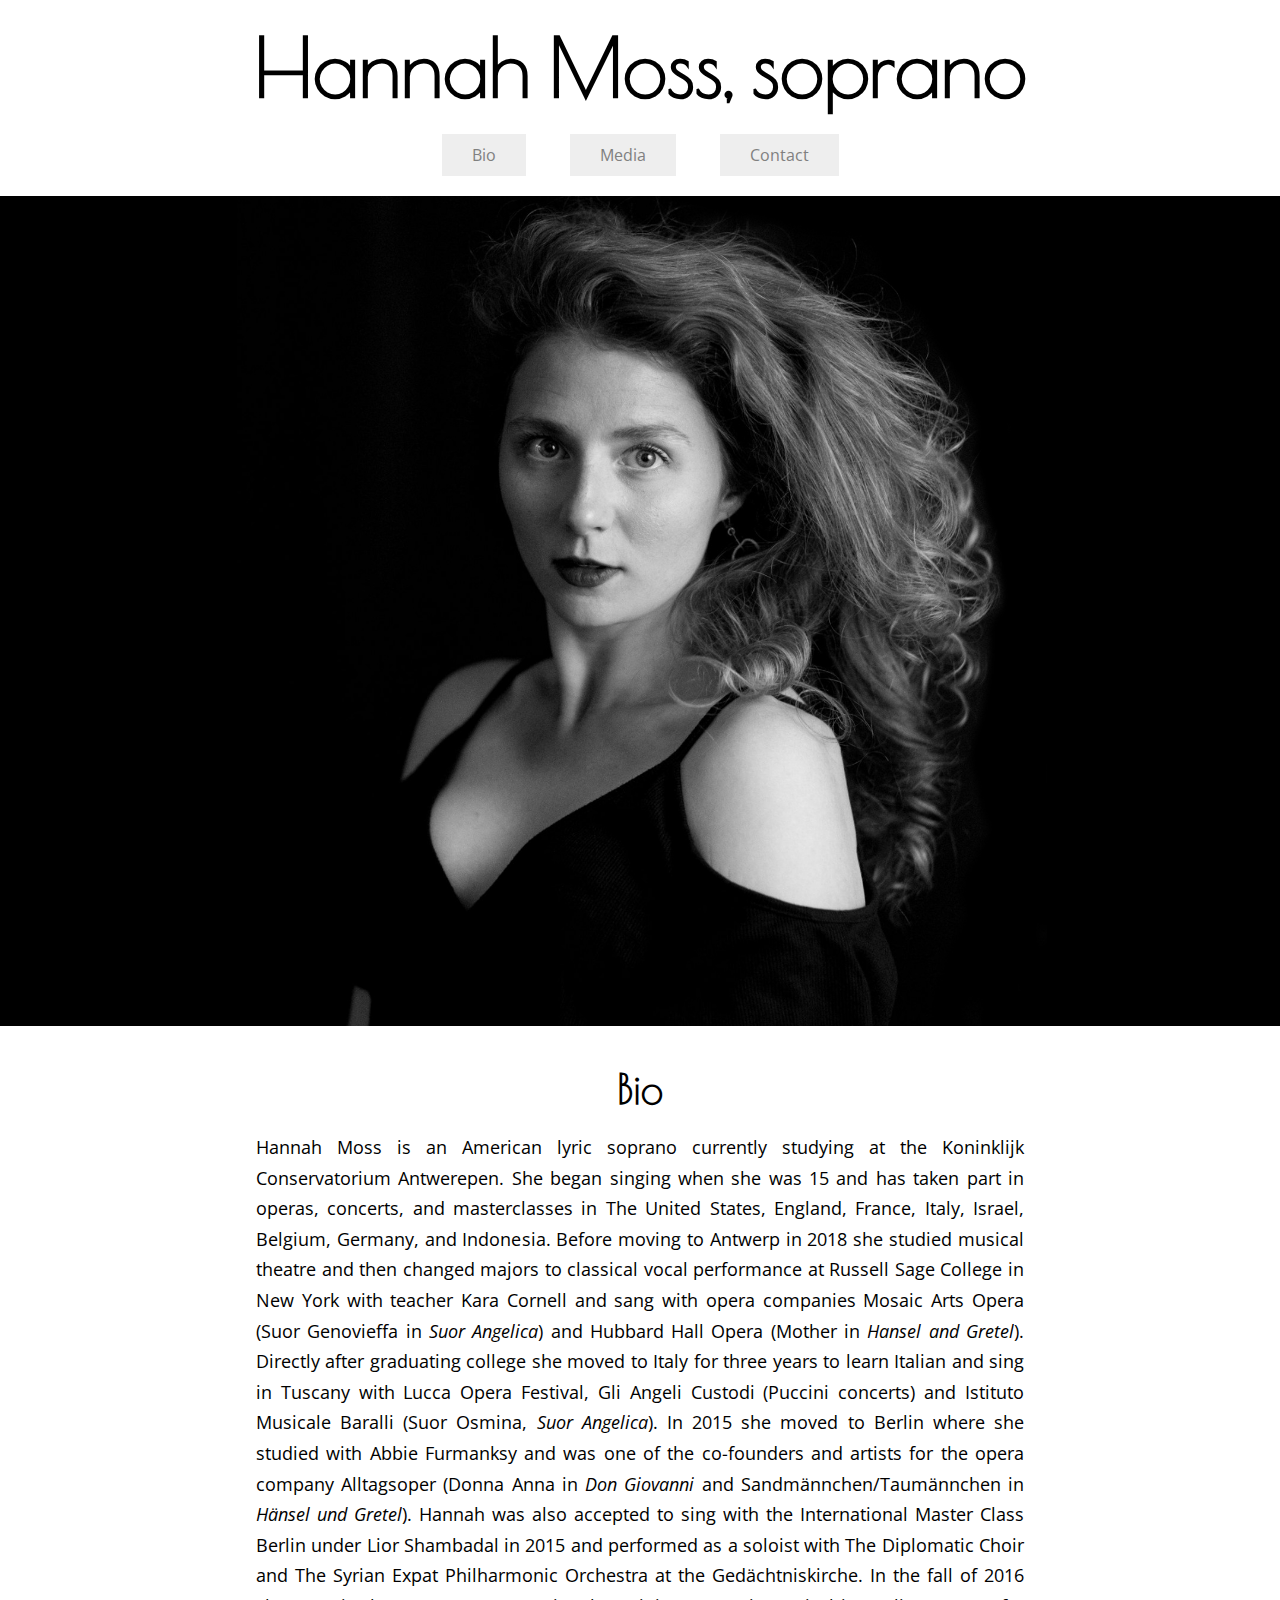
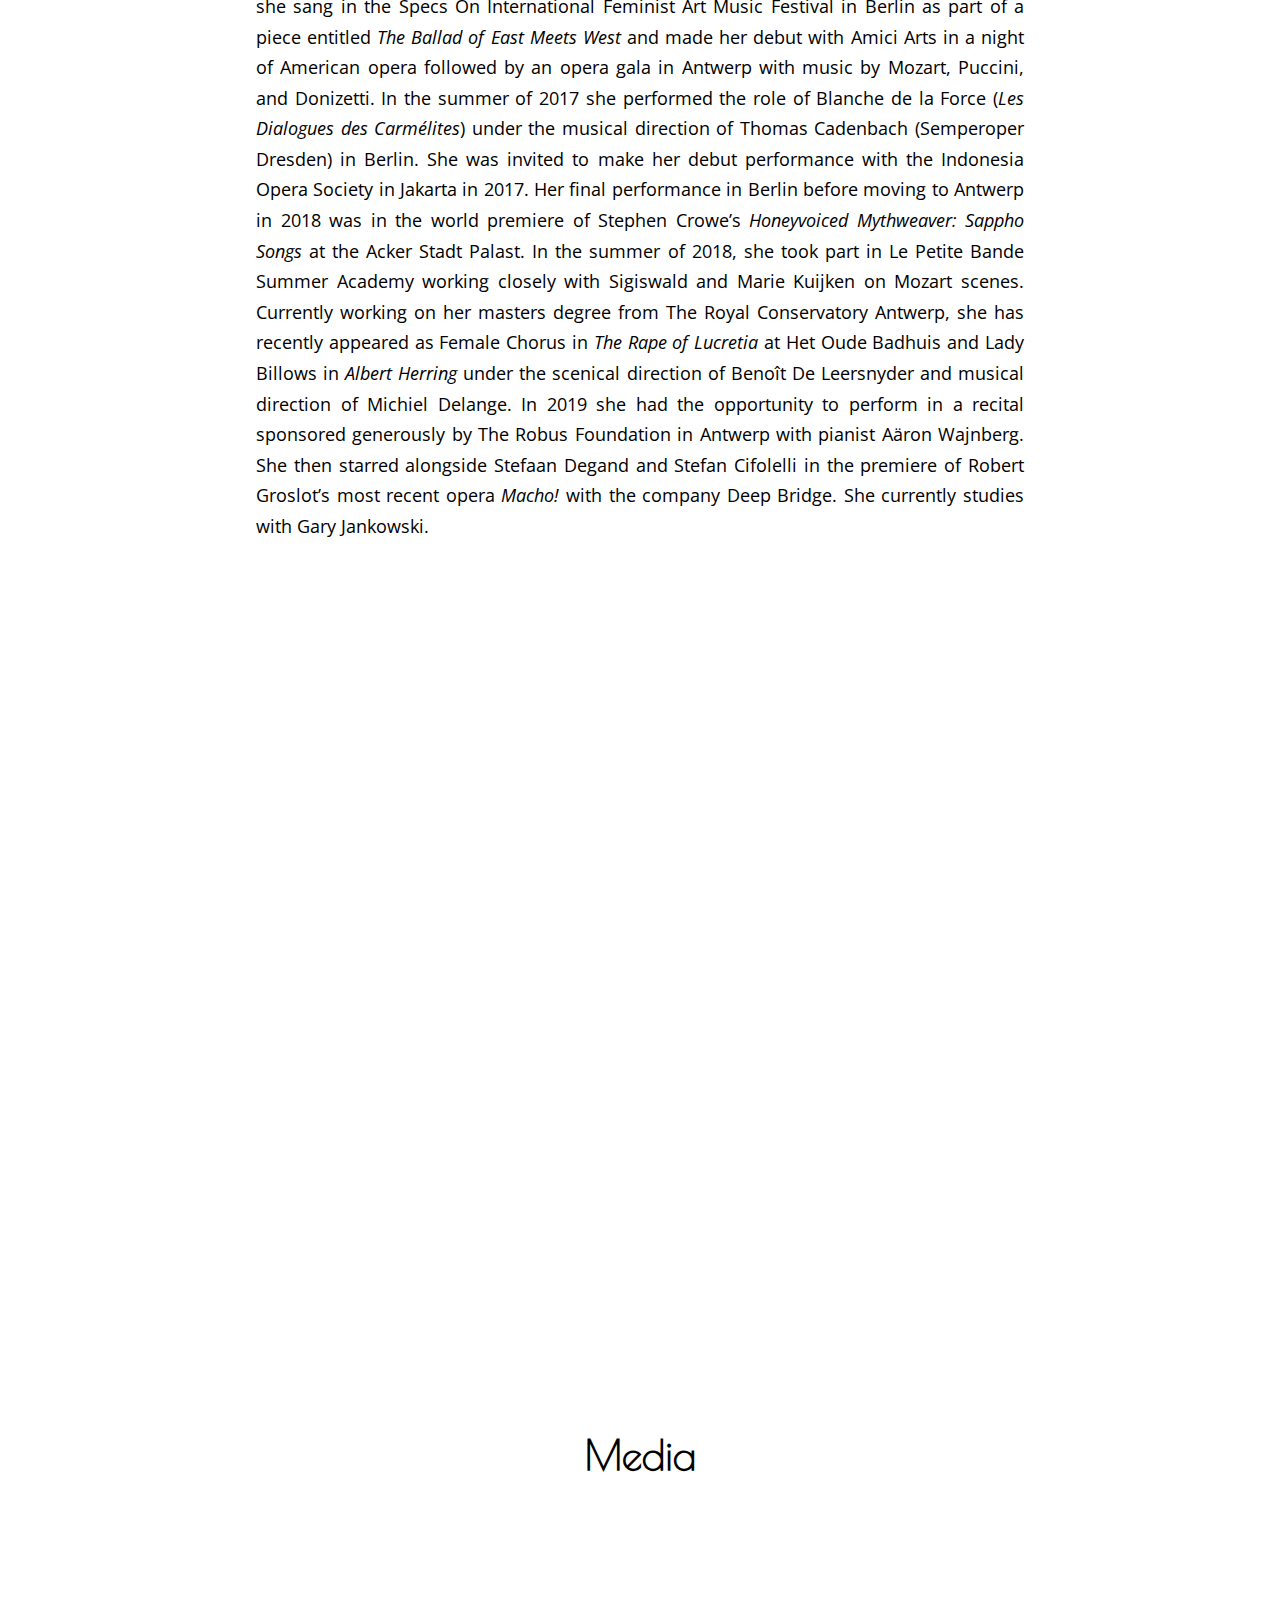
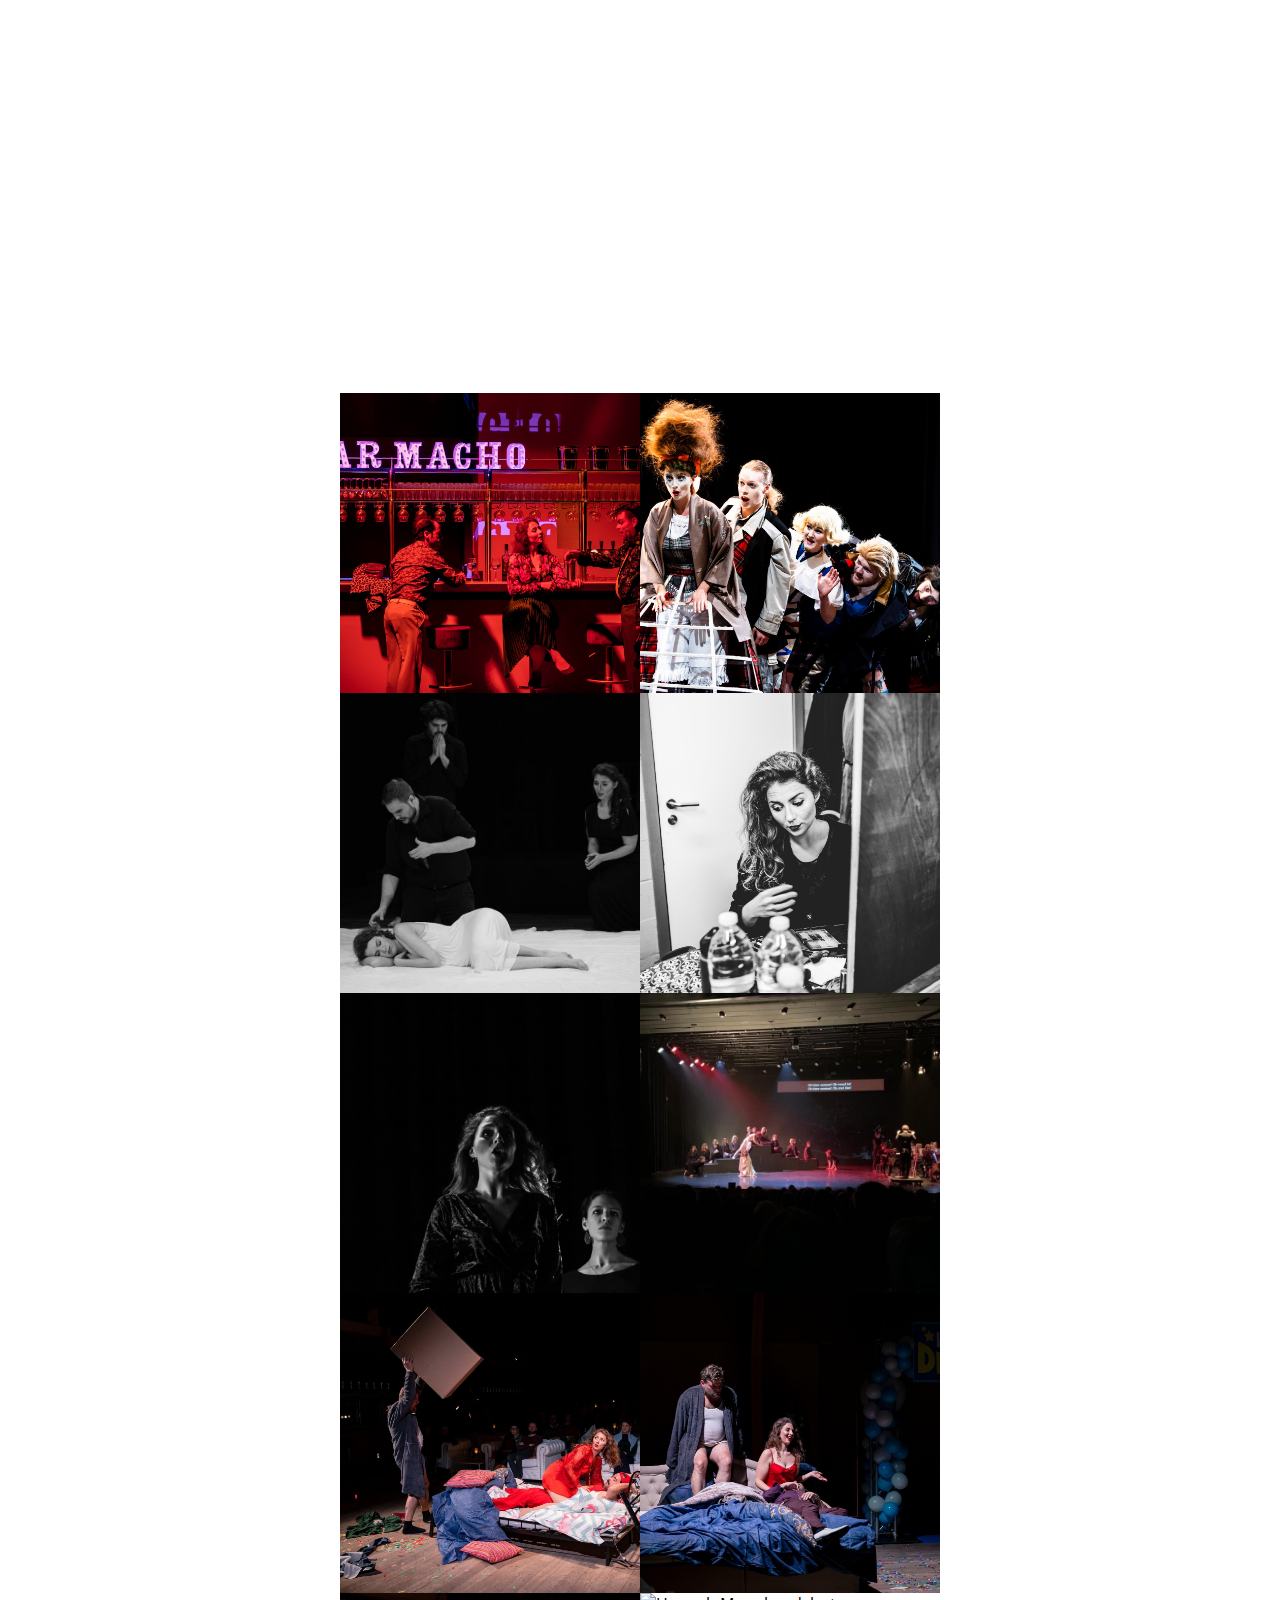
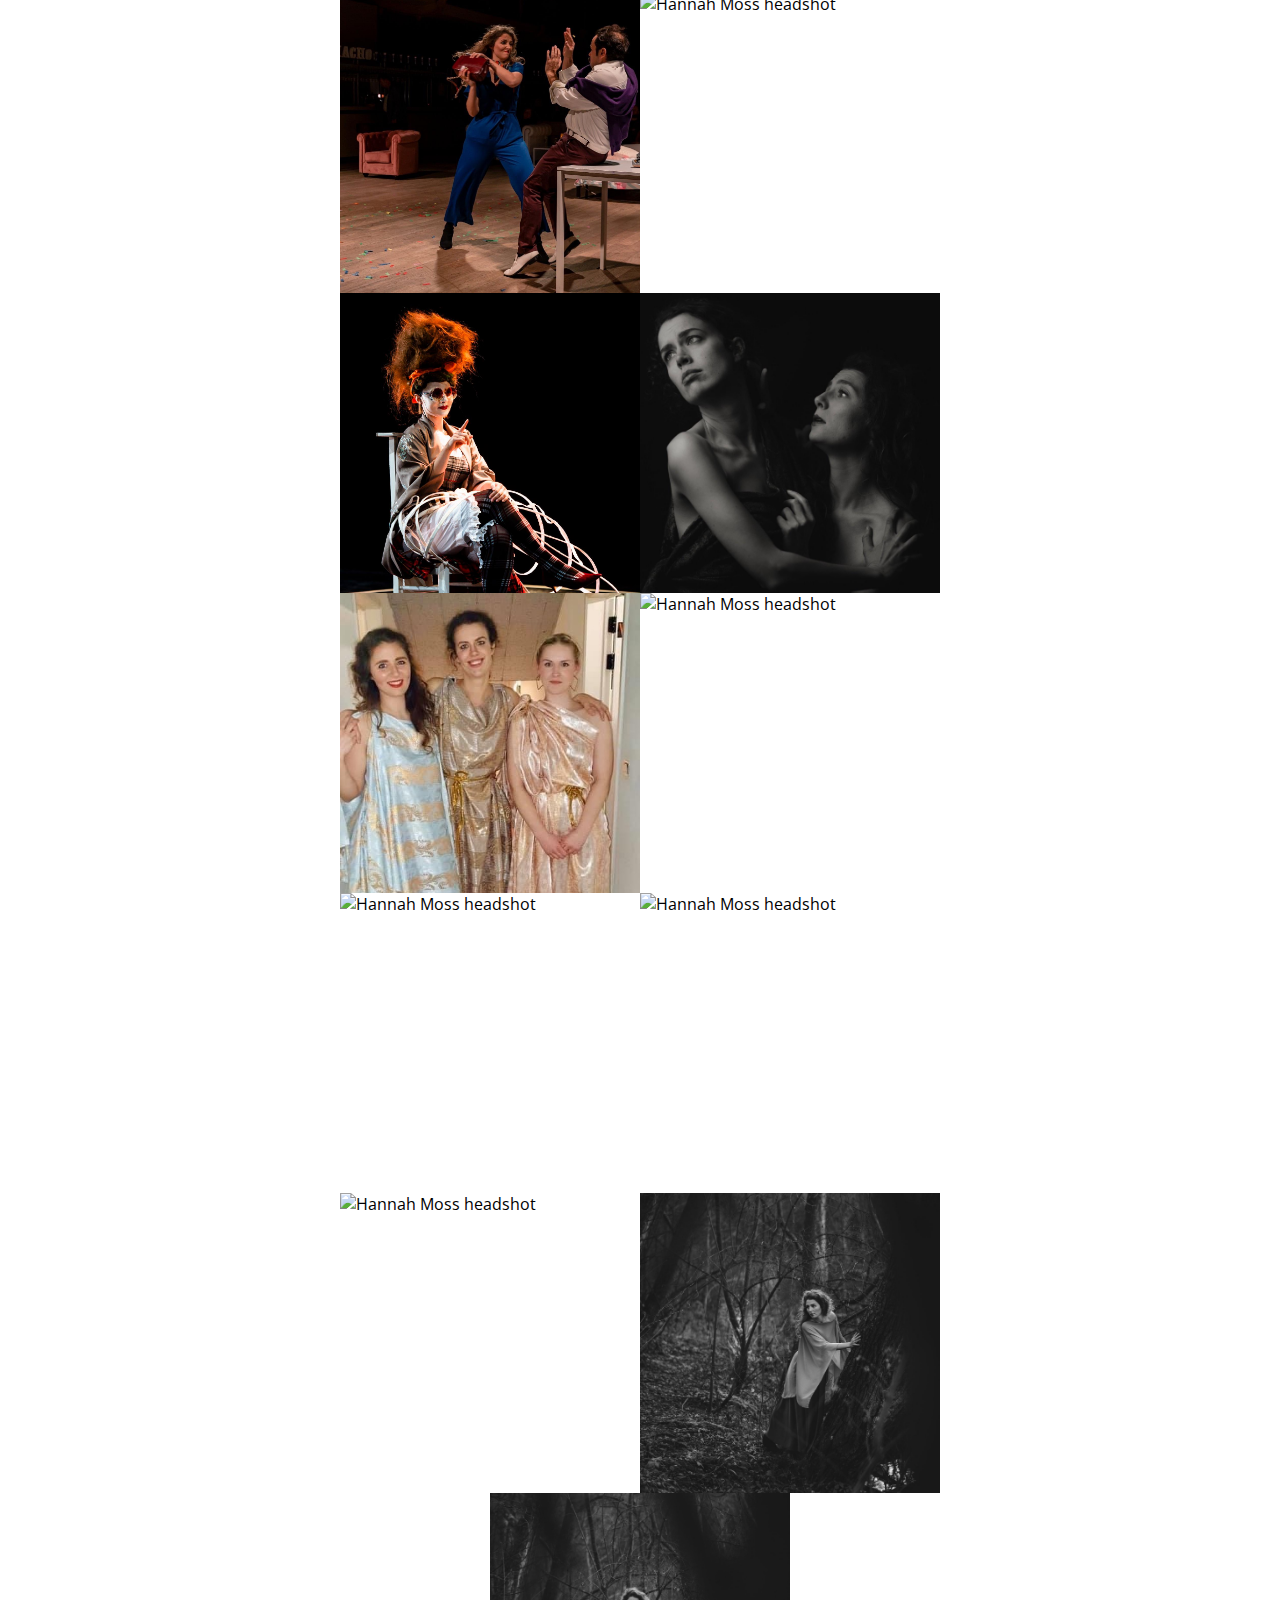
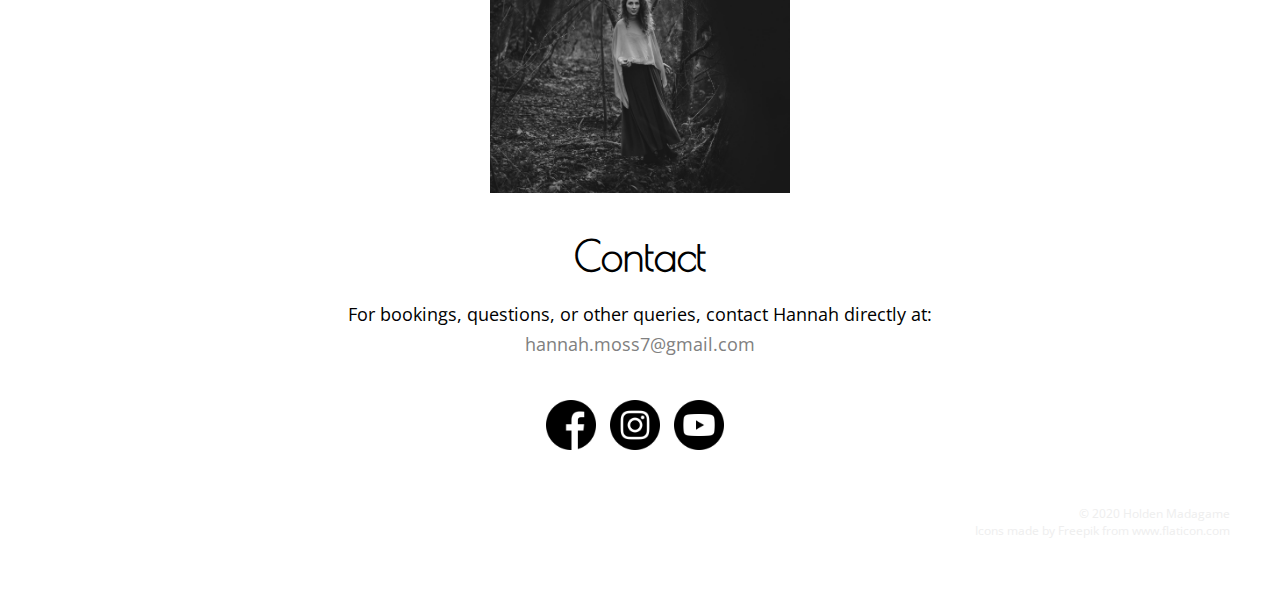
==== commit 443051c7: "cropped images and touched up" ====
--- a/index.html
+++ b/index.html
@@ -14,7 +14,7 @@
             <h1 id="title" id="home">Hannah Moss, soprano</h1>
             <div class="space"></div>
             <ul>
-                <li><a class="nav-link" href="#home">Home</a></li>
+                <!--<li><a class="nav-link" href="#home">Home</a></li>-->
                 <li><a class="nav-link" href="#bio">Bio</a></li>
                 <li><a class="nav-link" href="#media">Media</a></li>
                 <li><a class="nav-link" href="#contact">Contact</a></li>
@@ -34,7 +34,7 @@
 <!--Bio-->
     <div id="bio">
         <h2>Bio</h2>
-<p>Hannah Moss is an American lyric soprano currently studying at the Koninklijk Conservatorium Antwerepen.  She began singing when she was 15 and has taken part in operas, concerts, and masterclasses in The United States, England, France, Italy, Israel, Belgium, Germany, and Indonesia. Before moving to Antwerp in 2018 she studied musical theatre and then changed majors to classical vocal performance at Russell Sage College in New York with teacher Kara Cornell and sang with opera companies Mosaic Arts Opera (Suor Genovieffa in Suor Angelica) and Hubbard Hall Opera (Mother Hansel and Gretel). Directly after graduating college she moved to Italy for three years to learn Italian and sing in Tuscany with Lucca Opera Festival, Gli Angeli Custodi (Puccini concerts) and Istituto Musicale Baralli (Suor Osmina in Suor Angelica).  In 2015 she moved to Berlin where she studied with Abbie Furmanksy and was one of the co-founders and artists for the opera company Alltagsoper (Donna Anna in Don Giovanni and Sandmännchen/Taumännchen in Hänsel und Gretel). Hannah was also accepted to sing with the International Master Class Berlin under Lior Shambadal in 2015 and performed as a soloist with The Diplomatic Choir and The Syrian Expat Philharmonic Orchestra at the Gedächtniskirche. In the fall of 2016 she sang in the Specs On International Feminist Art Music Festival in Berlin as part of a piece entitled The Ballad of East Meets West and made her debut with Amici Arts in a night of American opera followed by an opera gala in Antwerp with music by Mozart, Puccini, and Donizetti. In the summer of 2017 she performed the role of Blanche de la Force (Les Dialogues des Carmélites) under the musical direction of Thomas Cadenbach (Semperoper Dresden) in Berlin. She was invited to make her debut performance with the Indonesia Opera Society in Jakarta in 2017. Her final performance in Berlin before moving to Antwerp in 2018 was in the world premiere of Stephen Crowe’s Honeyvoiced Mythweaver: Sappho Songs at the Acker Stadt Palast. In the summer of 2018, she took part in Le Petite Bande Summer Academy working closely with Sigiswald and Marie Kuijken on Mozart scenes. Currently working on her masters degree from The Royal Conservatory Antwerp, she has recently appeared as Female Chorus in The Rape of Lucretia at Het Oude Badhuis and Lady Billows in Albert Herring under the scenical direction of Benoît De Leersnyder and musical direction of Michiel Delange. In 2019 she had the opportunity to perform in a recital sponsored generously by The Robus Foundation in Antwerp with pianist Aäron Wajnberg. She then starred alongside Stefaan Degand and Stefan Cifolelli in the premiere of Robert Groslot’s most recent opera “Macho!” with the company Deep Bridge. She currently studies with Gary Jankowski. 
+<p>Hannah Moss is an American lyric soprano currently studying at the Koninklijk Conservatorium Antwerepen.  She began singing when she was 15 and has taken part in operas, concerts, and masterclasses in The United States, England, France, Italy, Israel, Belgium, Germany, and Indonesia. Before moving to Antwerp in 2018 she studied musical theatre and then changed majors to classical vocal performance at Russell Sage College in New York with teacher Kara Cornell and sang with opera companies Mosaic Arts Opera (Suor Genovieffa in <i>Suor Angelica</i>) and Hubbard Hall Opera (Mother in <i>Hansel and Gretel</i>). Directly after graduating college she moved to Italy for three years to learn Italian and sing in Tuscany with Lucca Opera Festival, Gli Angeli Custodi (Puccini concerts) and Istituto Musicale Baralli (Suor Osmina, <i>Suor Angelica</i>).  In 2015 she moved to Berlin where she studied with Abbie Furmanksy and was one of the co-founders and artists for the opera company Alltagsoper (Donna Anna in <i>Don Giovanni</i> and Sandmännchen/Taumännchen in <i>Hänsel und Gretel</i>). Hannah was also accepted to sing with the International Master Class Berlin under Lior Shambadal in 2015 and performed as a soloist with The Diplomatic Choir and The Syrian Expat Philharmonic Orchestra at the Gedächtniskirche. In the fall of 2016 she sang in the Specs On International Feminist Art Music Festival in Berlin as part of a piece entitled <i>The Ballad of East Meets West</i> and made her debut with Amici Arts in a night of American opera followed by an opera gala in Antwerp with music by Mozart, Puccini, and Donizetti. In the summer of 2017 she performed the role of Blanche de la Force (<i>Les Dialogues des Carmélites</i>) under the musical direction of Thomas Cadenbach (Semperoper Dresden) in Berlin. She was invited to make her debut performance with the Indonesia Opera Society in Jakarta in 2017. Her final performance in Berlin before moving to Antwerp in 2018 was in the world premiere of Stephen Crowe’s <i>Honeyvoiced Mythweaver: Sappho Songs</i> at the Acker Stadt Palast. In the summer of 2018, she took part in Le Petite Bande Summer Academy working closely with Sigiswald and Marie Kuijken on Mozart scenes. Currently working on her masters degree from The Royal Conservatory Antwerp, she has recently appeared as Female Chorus in <i>The Rape of Lucretia</i> at Het Oude Badhuis and Lady Billows in <i>Albert Herring</i> under the scenical direction of Benoît De Leersnyder and musical direction of Michiel Delange. In 2019 she had the opportunity to perform in a recital sponsored generously by The Robus Foundation in Antwerp with pianist Aäron Wajnberg. She then starred alongside Stefaan Degand and Stefan Cifolelli in the premiere of Robert Groslot’s most recent opera <i>Macho!</i> with the company Deep Bridge. She currently studies with Gary Jankowski. 
 
 </p>
     </div>
@@ -62,8 +62,8 @@
         <img class="gallery-item" src="images/IMG_1259.JPG" alt="Hannah Moss as Kitty">
         <img class="gallery-item" src="images/DSCF7350.jpg" alt="Hannah Moss headshot">
         <img class="gallery-item" src="images/herring-photo2.jpg" alt="Hannah Moss as Lady Billows">
-        <img class="gallery-item" src="images/IMG_1261.JPG" alt="Hannah Moss as Euridice">
-        <img class="gallery-item" src="images/IMG_1253.JPG" alt="Hannah Moss as Euridice">
+        <img class="gallery-item center-item" src="images/IMG_1261.JPG" alt="Hannah Moss as Euridice">
+        <img class="gallery-item center-item" src="images/IMG_1253.JPG" alt="Hannah Moss as Euridice">
         <img class="gallery-item" src="images/DSCF7549.jpg" alt="Hannah Moss headshot">
         <img class="gallery-item" src="images/DSCF7636 copy 2.jpg" alt="Hannah Moss headshot">
         <img class="gallery-item" src="images/DSCF7635.jpg" alt="Hannah Moss headshot">
--- a/styles.css
+++ b/styles.css
@@ -207,7 +207,8 @@
     flex-basis: auto;
     align-self: auto;
     width: 300px;
-    height: auto; 
+    height: 300px;
+    object-fit: cover;
 }
 
 #contact {
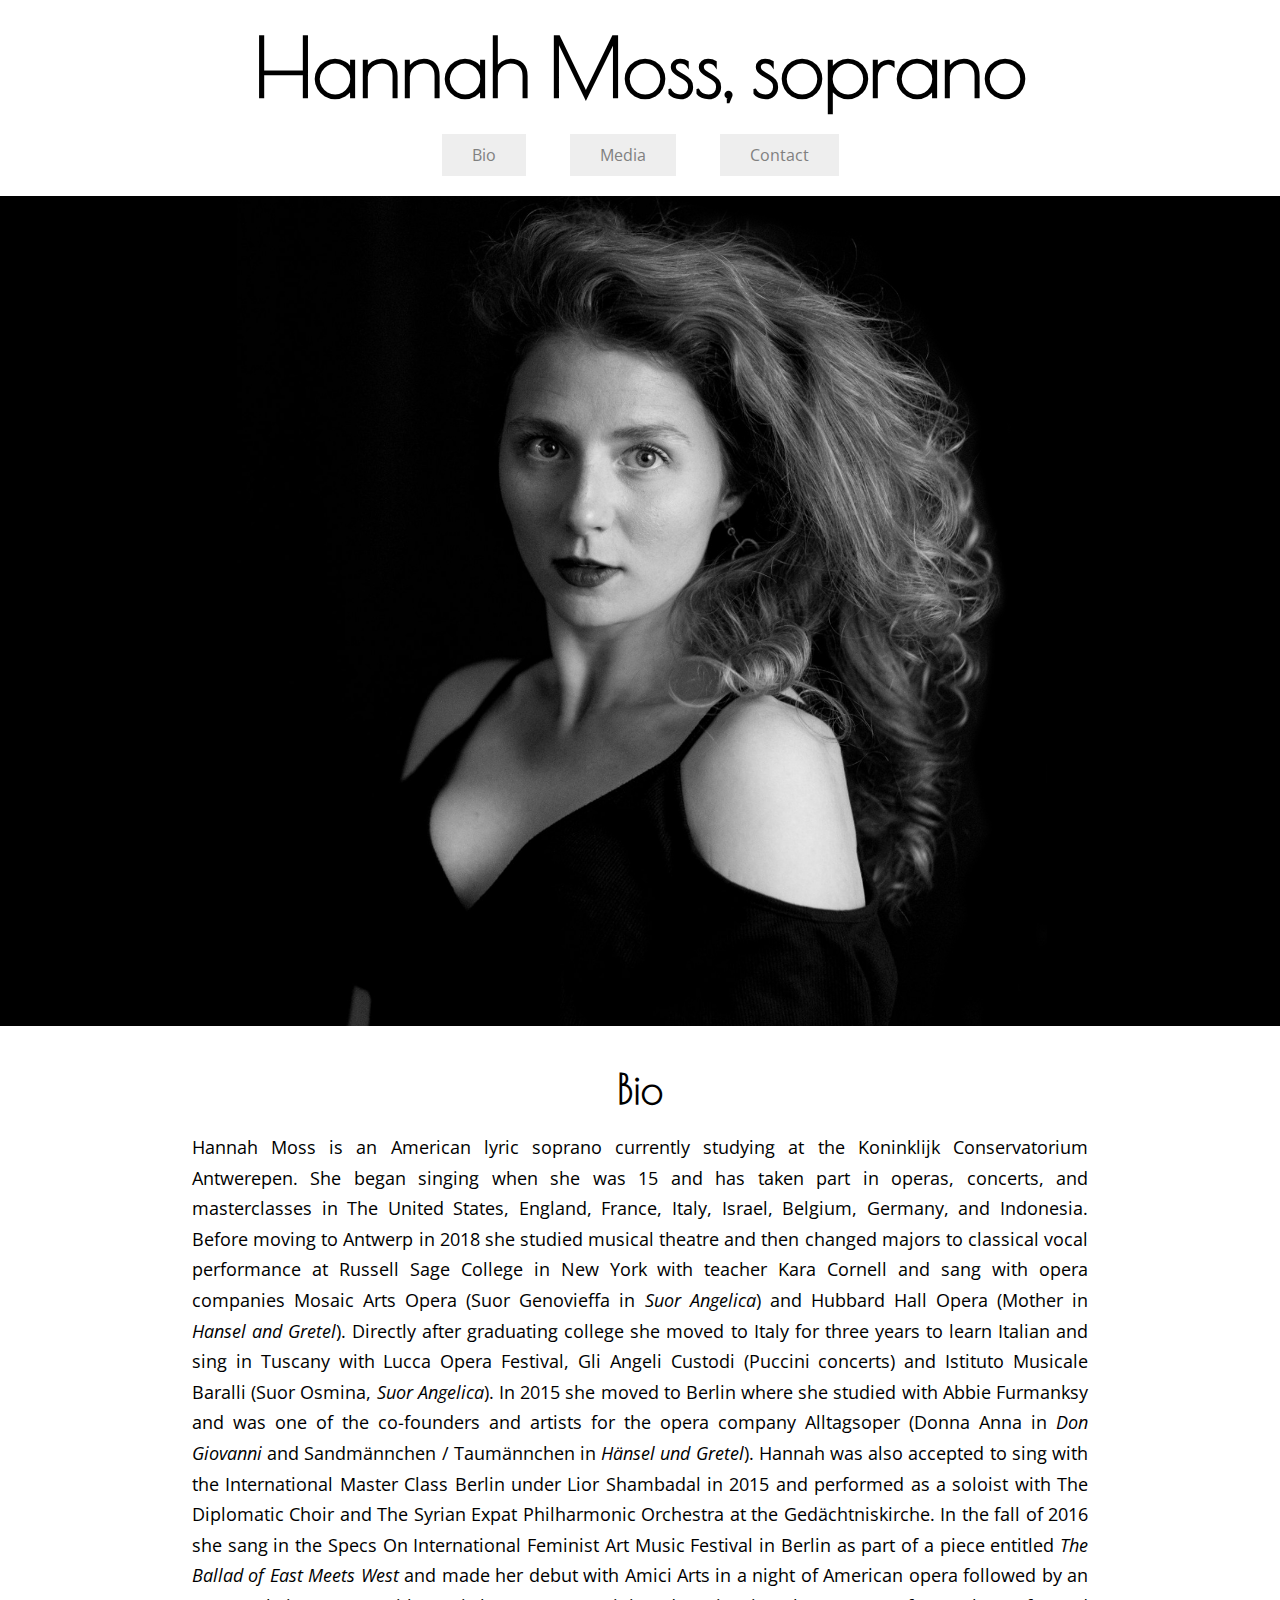
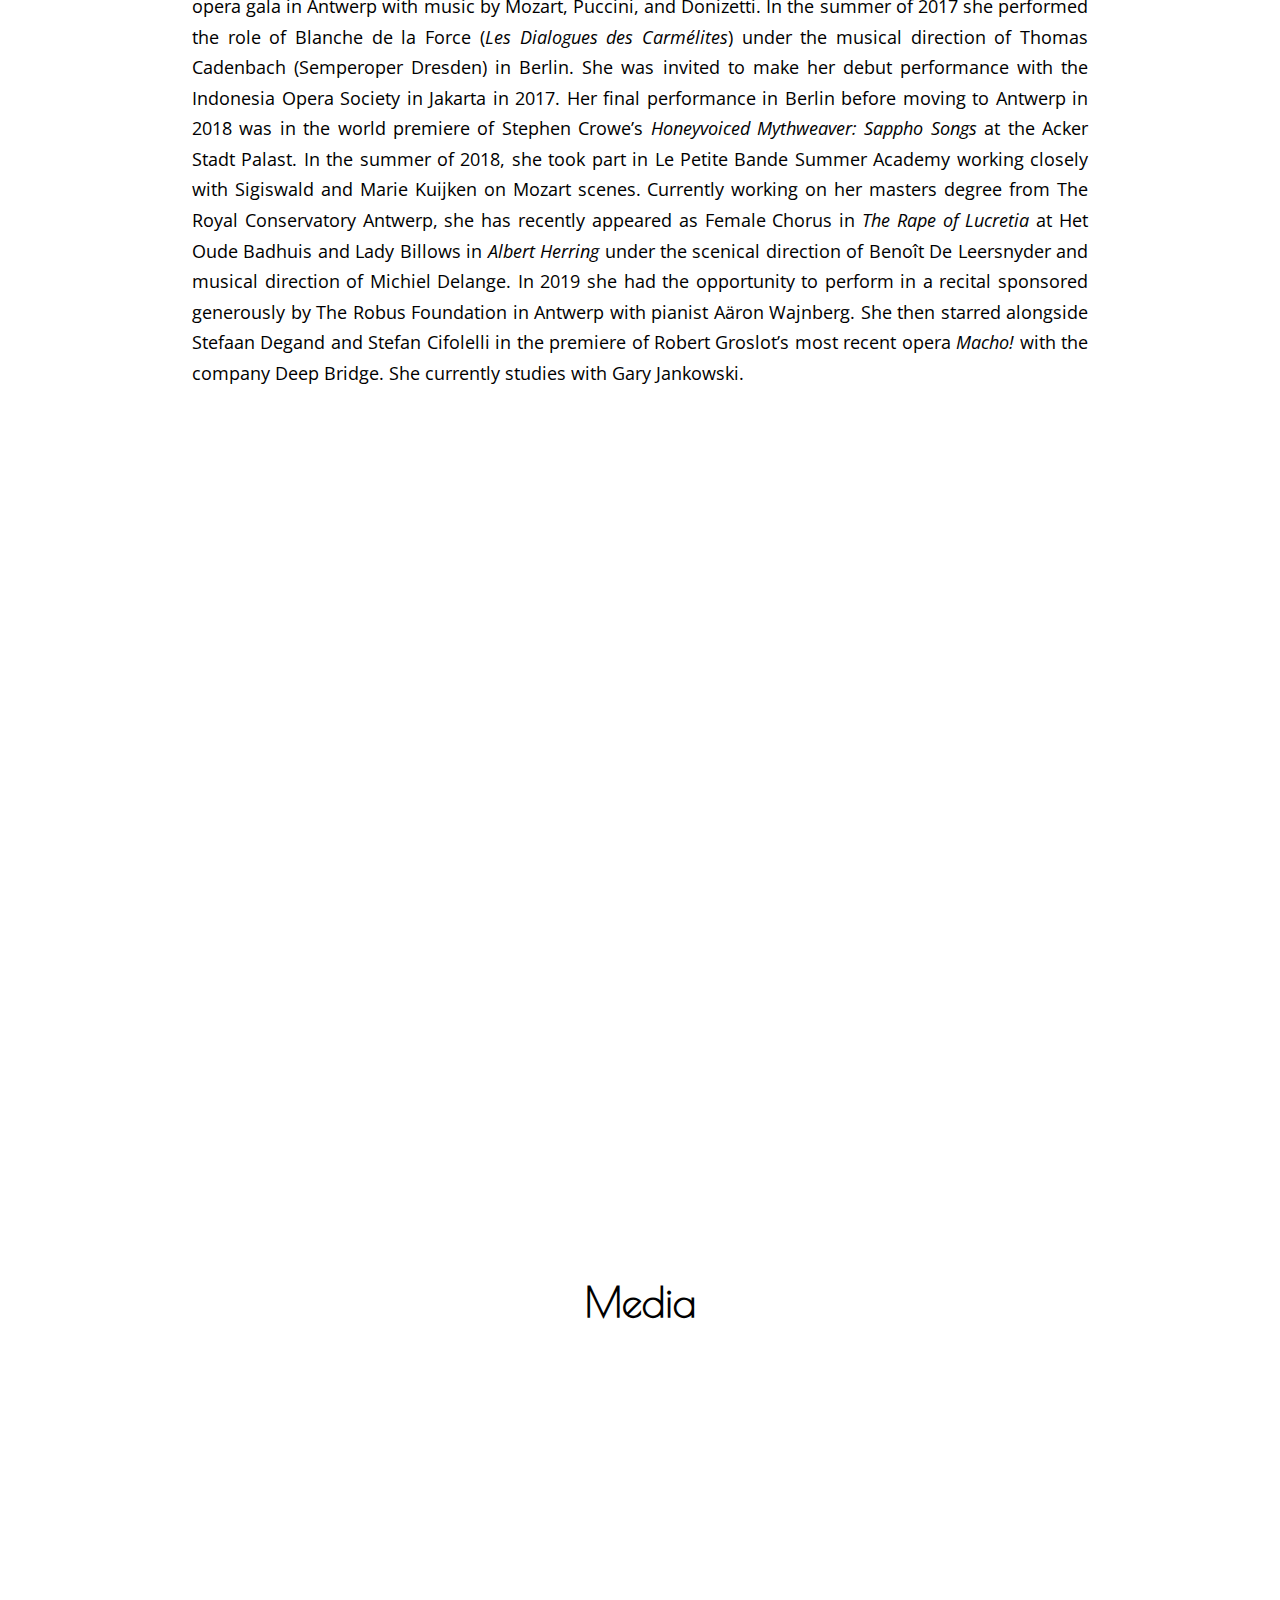
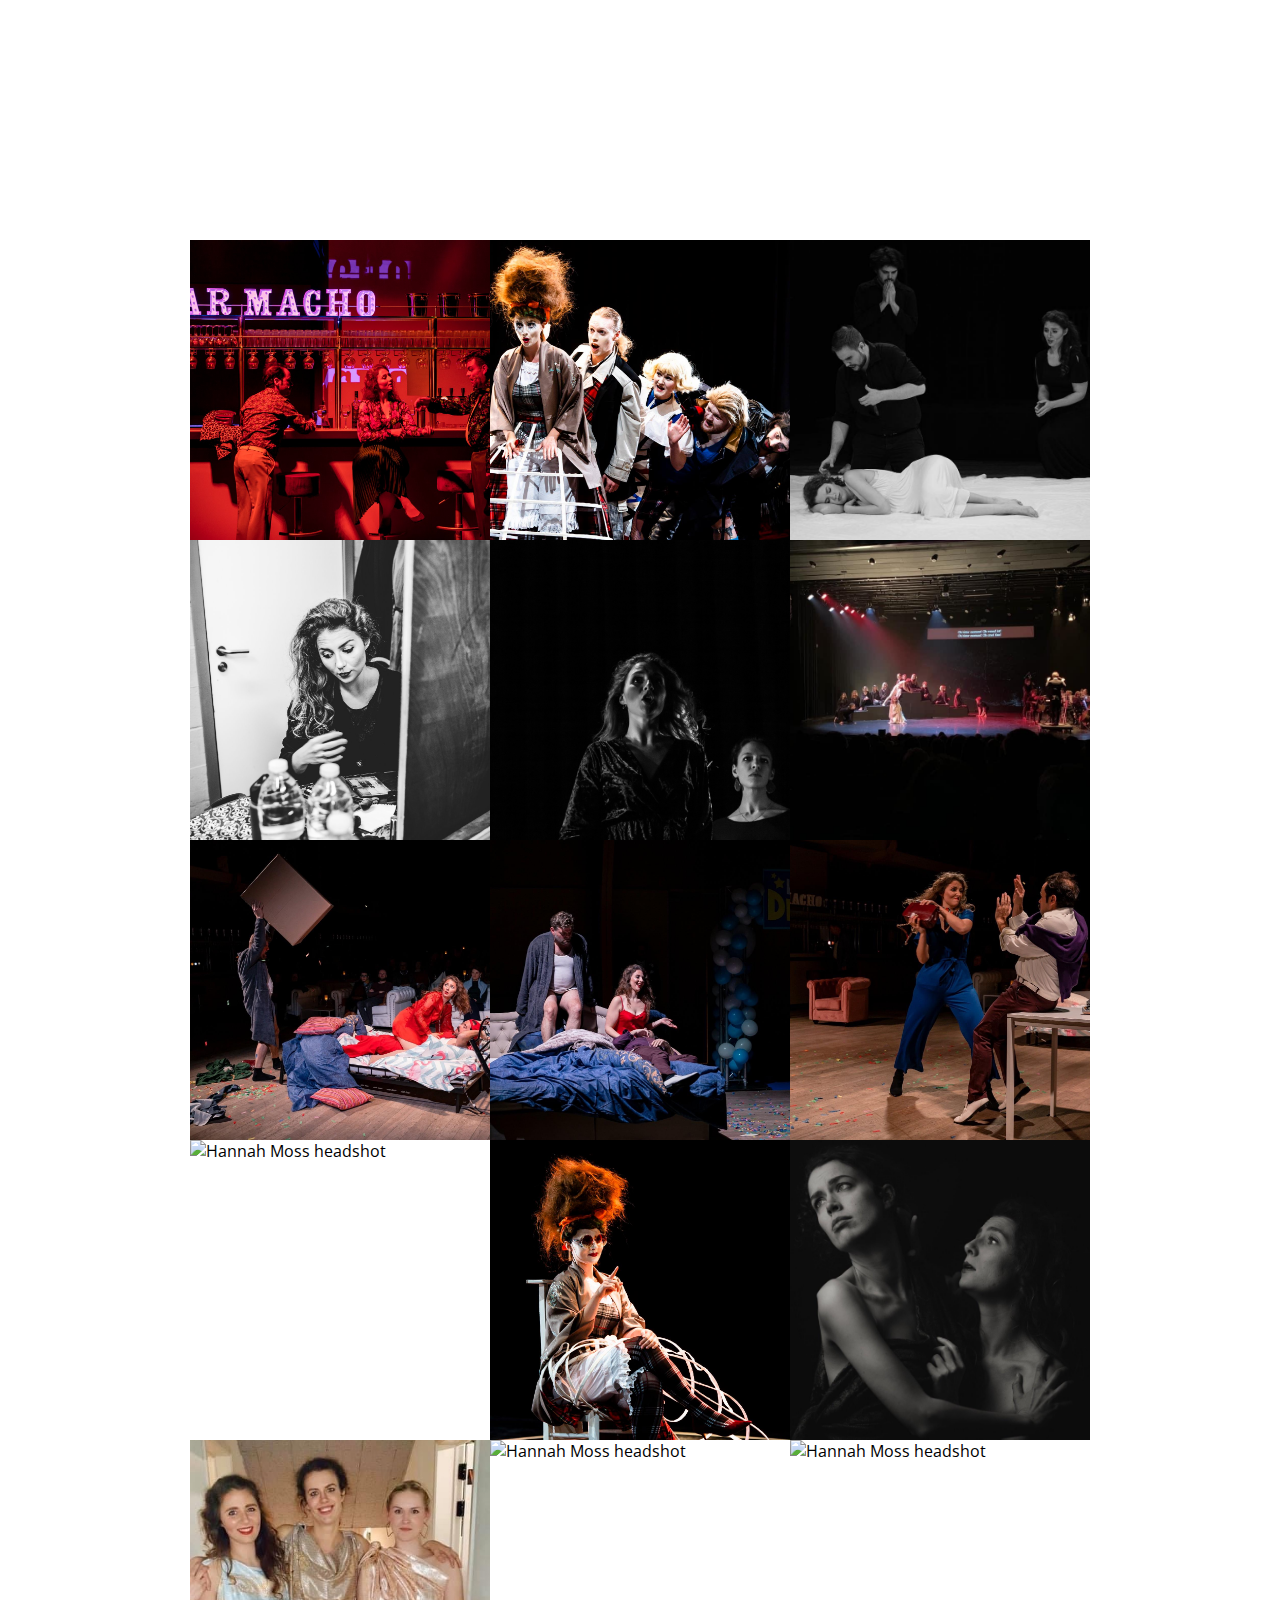
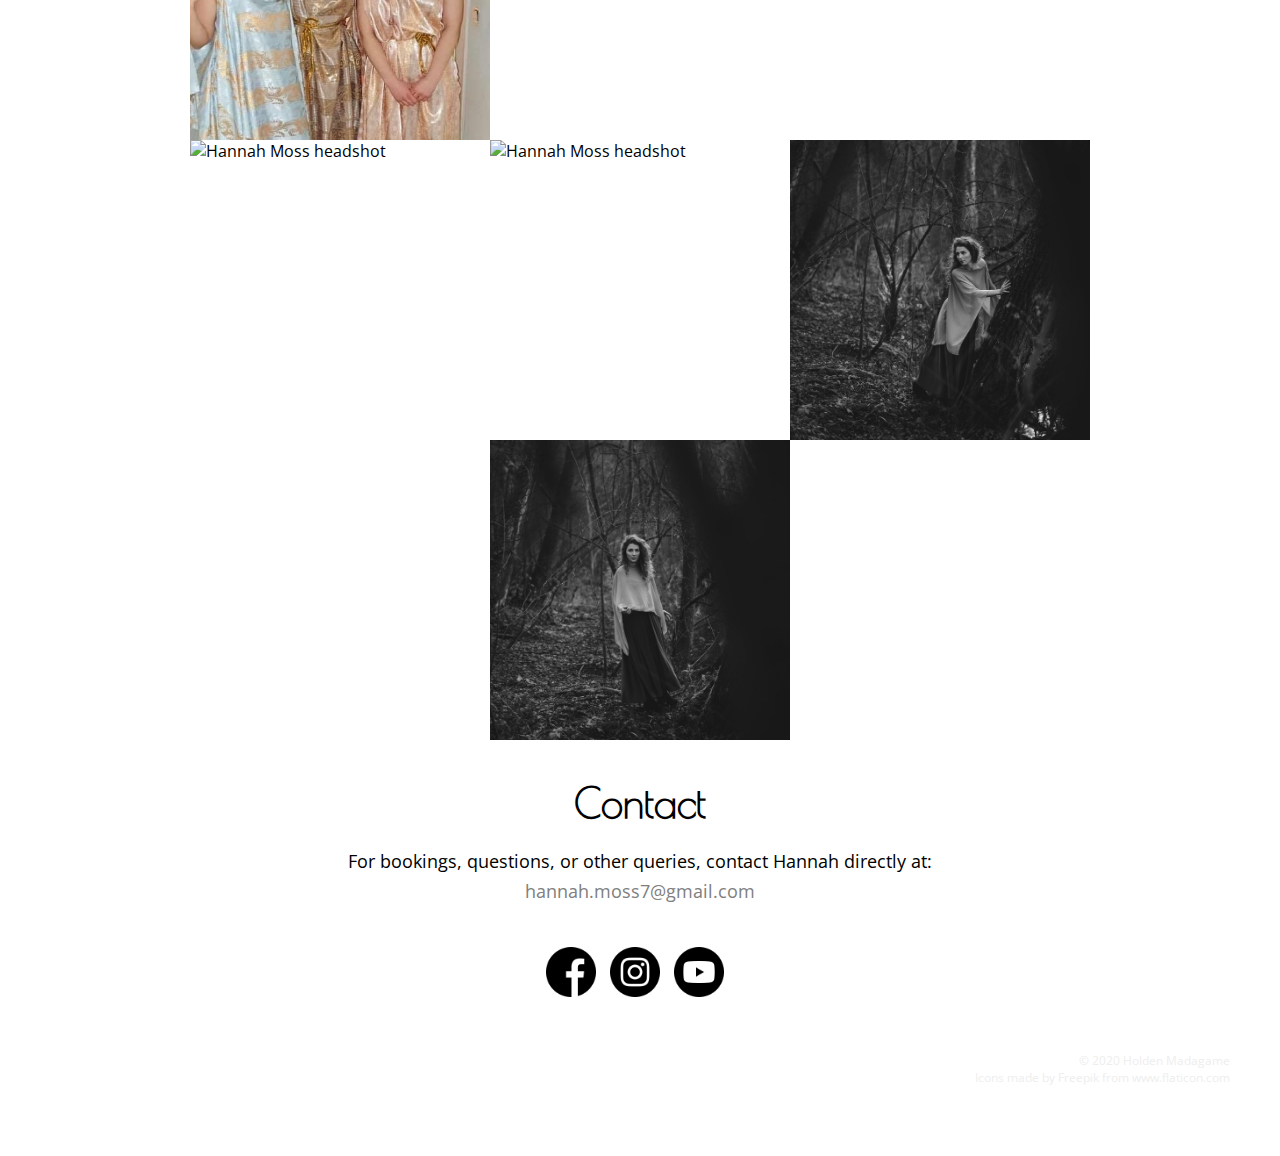
==== commit c8e1d214: "edited text Sandmaennchen" ====
--- a/index.html
+++ b/index.html
@@ -1,12 +1,9 @@
 <!DOCTYPE html>
-<!--To do: 
-    - media queries for mobile and responsiveness
-    - 
--->
 
 <head>
     <title>Hannah Moss, soprano</title>
 <link href="styles.css" rel="stylesheet" type="text/css">
+<meta name="viewport" content="width=device-width, initial-scale=1, minimum-scale=1" />
 </head>
 <body>
     <header>
@@ -34,7 +31,7 @@
 <!--Bio-->
     <div id="bio">
         <h2>Bio</h2>
-<p>Hannah Moss is an American lyric soprano currently studying at the Koninklijk Conservatorium Antwerepen.  She began singing when she was 15 and has taken part in operas, concerts, and masterclasses in The United States, England, France, Italy, Israel, Belgium, Germany, and Indonesia. Before moving to Antwerp in 2018 she studied musical theatre and then changed majors to classical vocal performance at Russell Sage College in New York with teacher Kara Cornell and sang with opera companies Mosaic Arts Opera (Suor Genovieffa in <i>Suor Angelica</i>) and Hubbard Hall Opera (Mother in <i>Hansel and Gretel</i>). Directly after graduating college she moved to Italy for three years to learn Italian and sing in Tuscany with Lucca Opera Festival, Gli Angeli Custodi (Puccini concerts) and Istituto Musicale Baralli (Suor Osmina, <i>Suor Angelica</i>).  In 2015 she moved to Berlin where she studied with Abbie Furmanksy and was one of the co-founders and artists for the opera company Alltagsoper (Donna Anna in <i>Don Giovanni</i> and Sandmännchen/Taumännchen in <i>Hänsel und Gretel</i>). Hannah was also accepted to sing with the International Master Class Berlin under Lior Shambadal in 2015 and performed as a soloist with The Diplomatic Choir and The Syrian Expat Philharmonic Orchestra at the Gedächtniskirche. In the fall of 2016 she sang in the Specs On International Feminist Art Music Festival in Berlin as part of a piece entitled <i>The Ballad of East Meets West</i> and made her debut with Amici Arts in a night of American opera followed by an opera gala in Antwerp with music by Mozart, Puccini, and Donizetti. In the summer of 2017 she performed the role of Blanche de la Force (<i>Les Dialogues des Carmélites</i>) under the musical direction of Thomas Cadenbach (Semperoper Dresden) in Berlin. She was invited to make her debut performance with the Indonesia Opera Society in Jakarta in 2017. Her final performance in Berlin before moving to Antwerp in 2018 was in the world premiere of Stephen Crowe’s <i>Honeyvoiced Mythweaver: Sappho Songs</i> at the Acker Stadt Palast. In the summer of 2018, she took part in Le Petite Bande Summer Academy working closely with Sigiswald and Marie Kuijken on Mozart scenes. Currently working on her masters degree from The Royal Conservatory Antwerp, she has recently appeared as Female Chorus in <i>The Rape of Lucretia</i> at Het Oude Badhuis and Lady Billows in <i>Albert Herring</i> under the scenical direction of Benoît De Leersnyder and musical direction of Michiel Delange. In 2019 she had the opportunity to perform in a recital sponsored generously by The Robus Foundation in Antwerp with pianist Aäron Wajnberg. She then starred alongside Stefaan Degand and Stefan Cifolelli in the premiere of Robert Groslot’s most recent opera <i>Macho!</i> with the company Deep Bridge. She currently studies with Gary Jankowski. 
+<p>Hannah Moss is an American lyric soprano currently studying at the Koninklijk Conservatorium Antwerepen.  She began singing when she was 15 and has taken part in operas, concerts, and masterclasses in The United States, England, France, Italy, Israel, Belgium, Germany, and Indonesia. Before moving to Antwerp in 2018 she studied musical theatre and then changed majors to classical vocal performance at Russell Sage College in New York with teacher Kara Cornell and sang with opera companies Mosaic Arts Opera (Suor Genovieffa in <i>Suor Angelica</i>) and Hubbard Hall Opera (Mother in <i>Hansel and Gretel</i>). Directly after graduating college she moved to Italy for three years to learn Italian and sing in Tuscany with Lucca Opera Festival, Gli Angeli Custodi (Puccini concerts) and Istituto Musicale Baralli (Suor Osmina, <i>Suor Angelica</i>).  In 2015 she moved to Berlin where she studied with Abbie Furmanksy and was one of the co-founders and artists for the opera company Alltagsoper (Donna Anna in <i>Don Giovanni</i> and Sandmännchen / Taumännchen in <i>Hänsel und Gretel</i>). Hannah was also accepted to sing with the International Master Class Berlin under Lior Shambadal in 2015 and performed as a soloist with The Diplomatic Choir and The Syrian Expat Philharmonic Orchestra at the Gedächtniskirche. In the fall of 2016 she sang in the Specs On International Feminist Art Music Festival in Berlin as part of a piece entitled <i>The Ballad of East Meets West</i> and made her debut with Amici Arts in a night of American opera followed by an opera gala in Antwerp with music by Mozart, Puccini, and Donizetti. In the summer of 2017 she performed the role of Blanche de la Force (<i>Les Dialogues des Carmélites</i>) under the musical direction of Thomas Cadenbach (Semperoper Dresden) in Berlin. She was invited to make her debut performance with the Indonesia Opera Society in Jakarta in 2017. Her final performance in Berlin before moving to Antwerp in 2018 was in the world premiere of Stephen Crowe’s <i>Honeyvoiced Mythweaver: Sappho Songs</i> at the Acker Stadt Palast. In the summer of 2018, she took part in Le Petite Bande Summer Academy working closely with Sigiswald and Marie Kuijken on Mozart scenes. Currently working on her masters degree from The Royal Conservatory Antwerp, she has recently appeared as Female Chorus in <i>The Rape of Lucretia</i> at Het Oude Badhuis and Lady Billows in <i>Albert Herring</i> under the scenical direction of Benoît De Leersnyder and musical direction of Michiel Delange. In 2019 she had the opportunity to perform in a recital sponsored generously by The Robus Foundation in Antwerp with pianist Aäron Wajnberg. She then starred alongside Stefaan Degand and Stefan Cifolelli in the premiere of Robert Groslot’s most recent opera <i>Macho!</i> with the company Deep Bridge. She currently studies with Gary Jankowski. 
 
 </p>
     </div>
@@ -55,7 +52,7 @@
         <img class="gallery-item" src="images/herring-photo.jpg" alt="Hannah Moss as Lady Billows">
         <img class="gallery-item" src="images/lucretia-photo.jpg" alt="Hannah Moss as Female Chorus">
         <img class="gallery-item" src="images/hannah_mirror.jpg" alt="Hannah Moss in her dressing room">
-        <img class="gallery-item" src="images/_MG_2191.jpg" alt="Hannah Moss as Euridice">
+        <img class="gallery-item" src="images/IMG_2191.jpg" alt="Hannah Moss as Euridice">
         <img class="gallery-item" src="images/IMG_1254.JPG" alt="Hannah Moss as Euridice">
         <img class="gallery-item" src="images/IMG_1257.JPG" alt="Hannah Moss as Kitty">
         <img class="gallery-item" src="images/IMG_1258.JPG" alt="Hannah Moss as Kitty">
--- a/styles.css
+++ b/styles.css
@@ -126,13 +126,13 @@
 }
 
 #bio {
-    width: 60%;
+    width: 70%;
     margin: 0 auto;
     text-align: justify;
 }
 
 #media {
-    width: 60%;
+    width: 80%;
     margin: 0 auto;
 }
 
@@ -278,16 +278,26 @@
     }
 }
 
-@media only screen and (max-width: 600px) {
-   #coverpicture {
-        background-attachment: default;
+@media only screen and (max-width: 500px) {
+    #coverpicture {
+        background-image: url("images/hannahbw2.jpg");
+        background-position: 50% 25%;
+        background-attachment: scroll;
+        background-repeat: no-repeat;
+        background-size: cover;
+        width: 100%;/*might cause viewport problems*/
+        height: 90vh;
+        margin: 0 auto;
     }
-    #secondpicture {
-        background-attachment: default;
-    }
-    h2 {
-        font-size: 40px;
-    }
-
+#secondpicture {
+    background-image: url("images/DSCF7486.jpg");
+    background-position: center center;
+    background-attachment: scroll;
+    background-repeat: no-repeat;
+    background-size: cover;
+    width: 100%;/*might cause viewport problems*/
+    height: 90vh;
+    margin: 0 auto;
+}
 
 }